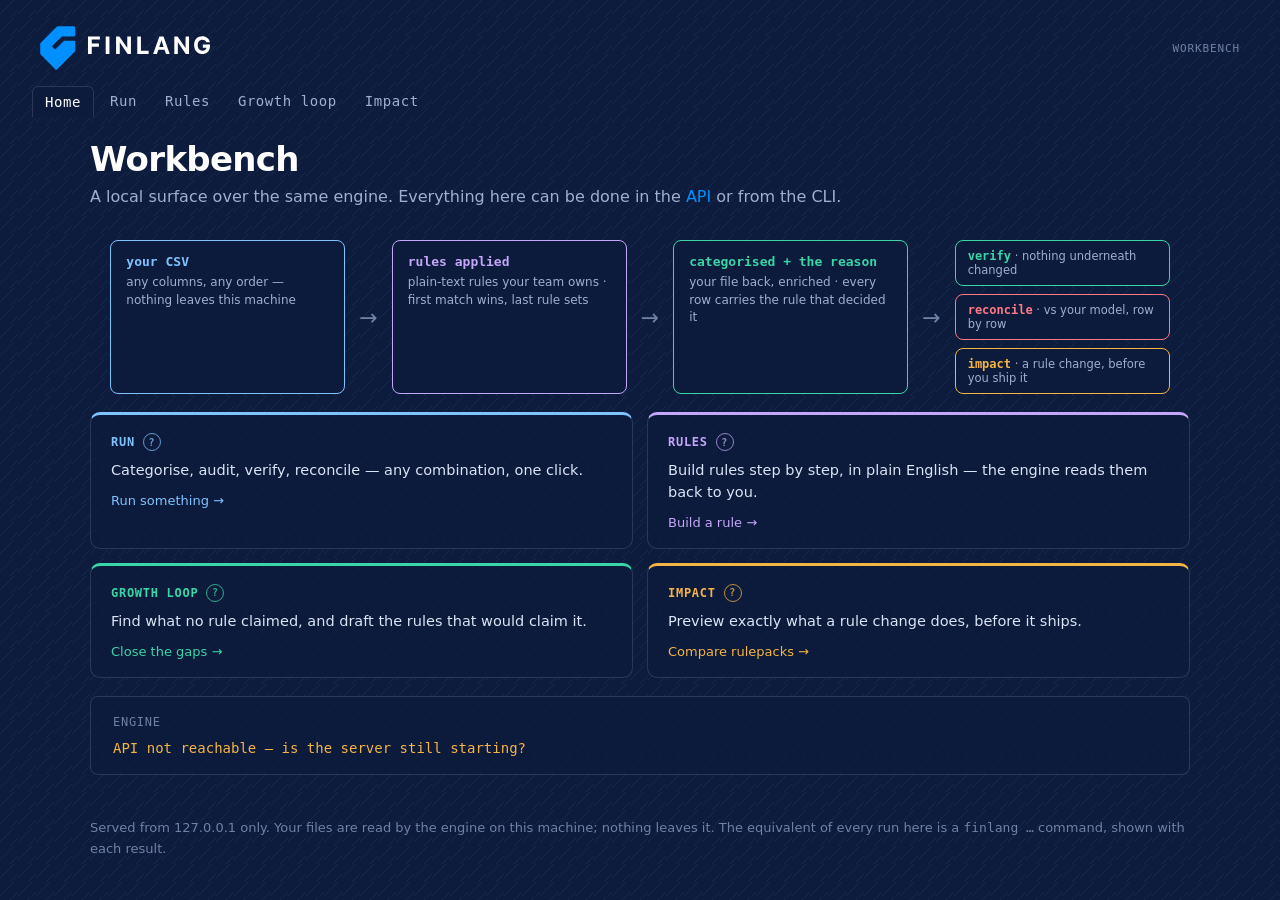
==== src/finlang/ui/static/index.html @ 9e3ad231 "workbench: port the approved design canvas into the live screens The operator approved the look pass" ====
<!doctype html>
<html lang="en">
<head>
<meta charset="utf-8">
<meta name="viewport" content="width=device-width, initial-scale=1">
<title>FinLang Workbench</title>
<style>
  /* House style per marketing/videos/FORMAT.md + pipeline/house_style.py:
     navy + diagonal hatch of SHORT DASHES (never a grid, never a gradient),
     full lockup top-left (mark always #0090ff), voice type system-ui,
     data type ui-monospace. */
  :root{
    --navy:#0d1b3c; --tex:#17284d; --mark:#0090ff; --green:#3ad6a5;
    --amber:#f5b544; --pink:#ff7a85; --blue:#7fc4ff; --dim:#6f82a6;
    --muted:#9fb0cf;
    --mono:ui-monospace,Consolas,monospace;
  }
  *{box-sizing:border-box}
  body{margin:0;min-height:100vh;background:var(--navy);color:#dbe4f5;
    font-family:system-ui,'Segoe UI',sans-serif;-webkit-font-smoothing:antialiased;
    position:relative}
  /* width/height explicit: an svg is a replaced element, so inset:0 alone
     leaves it at the 300x150 intrinsic default instead of stretching. */
  #bg{position:fixed;inset:0;width:100%;height:100%;z-index:0;pointer-events:none}
  header{position:relative;z-index:1;display:flex;align-items:center;
    justify-content:space-between;padding:26px 40px 22px}
  .lk{width:170px;display:block}
  header small{font-family:var(--mono);color:var(--dim);font-size:11px;
    letter-spacing:.08em}
  main{position:relative;z-index:1;max-width:1180px;margin:22px auto;padding:0 40px}
  h1{font-size:34px;color:#fff;margin:0 0 8px;letter-spacing:-.02em}
  p.sub{color:var(--muted);margin:0 0 34px;font-size:16px}
  p.sub a{color:var(--mark);text-decoration:none}
  .card{border:1px solid rgba(255,255,255,.13);background:rgba(13,27,60,.72);
    border-radius:8px;padding:18px 22px;margin-bottom:14px}
  .card .t{font-family:var(--mono);font-size:12px;letter-spacing:.06em;color:var(--dim)}
  .row{display:flex;gap:30px;margin-top:11px;font-family:var(--mono);font-size:14px;
    flex-wrap:wrap}
  .row b{color:#fff;font-weight:600}
  .ok{color:var(--green)} .warn{color:var(--amber)}
  footer{margin-top:42px;font-size:13px;color:var(--dim);line-height:1.65}
  footer code{font-family:var(--mono)}
  nav{position:relative;z-index:1;display:flex;gap:4px;padding:0 32px;margin-top:-6px}
  nav a{font-family:var(--mono);font-size:14px;letter-spacing:.04em;color:var(--muted);
    text-decoration:none;padding:7px 12px;border-radius:6px 6px 0 0}
  nav a:hover{color:#fff}
  nav a.on{color:#fff;background:rgba(13,27,60,.9);border:1px solid rgba(255,255,255,.13);border-bottom:0}
  /* design-canvas port: the vibrant home - flow diagram + accent feature cards */
  .flow{display:flex;gap:14px;align-items:stretch;justify-content:center;flex-wrap:wrap;margin:18px 0 4px}
  .fnode{border:1.5px solid;border-radius:8px;padding:13px 15px;background:rgba(13,27,60,.85);max-width:235px}
  .fnode .ft{font-family:var(--mono);font-size:13px;font-weight:600}
  .fnode .fs{font-size:12px;color:var(--muted);margin-top:5px;line-height:1.45}
  .farrow{color:var(--dim);font-size:22px;align-self:center}
  .fchecks{display:flex;flex-direction:column;gap:8px;max-width:215px}
  .fchk{border:1.5px solid;border-radius:8px;padding:8px 12px;background:rgba(13,27,60,.85);font-size:11.5px;color:var(--muted)}
  .fchk b{font-family:var(--mono);font-size:12px}
  .grid2{display:grid;grid-template-columns:repeat(2, minmax(0, 1fr));gap:14px;margin-top:18px}
  @media (max-width:900px){.grid2{grid-template-columns:1fr}}
  .feat{border:1px solid rgba(255,255,255,.13);border-top:3px solid;border-radius:10px;
    padding:18px 20px;background:rgba(13,27,60,.78);display:block;text-decoration:none;color:#dbe4f5}
  .feat .ft{font-family:var(--mono);font-size:12px;letter-spacing:.06em;font-weight:600;display:flex;align-items:center}
  .feat .ft::after{content:"?";display:inline-flex;align-items:center;justify-content:center;
    width:16px;height:16px;border:1px solid currentColor;border-radius:50%;font-size:10px;margin-left:8px;opacity:.75}
  .feat .fd{font-size:14.5px;margin-top:9px;line-height:1.5}
  .feat .fc{margin-top:11px;font-size:13px}
</style>
</head>
<body>
<svg id="bg" xmlns="http://www.w3.org/2000/svg" preserveAspectRatio="none">
  <defs><pattern id="ht" width="18" height="18" patternUnits="userSpaceOnUse">
    <path d="M-2,16 L16,-2 M7,21 L21,7" stroke="#17284d" stroke-width="1" fill="none"/>
  </pattern></defs>
  <rect width="100%" height="100%" fill="#0d1b3c"/>
  <rect width="100%" height="100%" fill="url(#ht)"/>
</svg>
<header>
  <svg class="lk" viewBox="86 404 776 202" xmlns="http://www.w3.org/2000/svg" role="img" aria-label="FinLang"><path fill="#0090ff" d="M 140.61 497.47 L 154.06 510.93 A 1.15 1.14 46.7 0 0 155.62 510.98 C 166.46 501.52 174.33 492.79 193.45 473.69 Q 195.04 472.11 196.78 471.21 A 2.29 2.29 0.0 0 1 197.82 470.96 Q 223.74 470.97 238.25 470.88 C 241.85 470.85 244.53 470.69 246.53 473.98 A 2.17 2.13 -63.5 0 1 246.84 474.94 Q 247.09 478.13 247.09 480.50 Q 247.10 495.15 247.08 515.52 Q 247.08 519.43 244.50 522.00 Q 223.12 543.33 164.75 601.75 C 160.56 605.94 157.59 603.42 154.02 599.83 Q 93.72 539.03 90.08 535.41 Q 86.80 532.14 86.85 528.03 Q 87.03 513.02 86.97 485.22 A 5.12 5.11 -22.6 0 1 88.48 481.57 Q 117.63 452.62 161.29 408.79 Q 164.30 405.76 167.74 405.70 Q 198.54 405.13 240.65 404.89 Q 247.13 404.86 247.11 411.77 Q 247.06 428.53 247.10 445.52 A 3.42 3.34 58.3 0 1 246.78 446.96 Q 244.72 451.33 239.75 451.37 Q 221.59 451.52 187.01 451.47 A 1.67 1.64 22.4 0 0 185.85 451.94 L 140.61 496.46 A 0.71 0.71 0.0 0 0 140.61 497.47 Z"/><path fill="#ffffff" d="M 845.97 503.10 A 0.27 0.26 3.7 0 0 845.70 502.80 L 830.11 502.80 A 0.79 0.79 0.0 0 1 829.32 502.01 L 829.32 489.58 A 0.66 0.66 0.0 0 1 829.98 488.92 L 861.35 488.92 A 0.56 0.56 0.0 0 1 861.91 489.45 C 862.31 497.43 861.88 506.34 858.45 513.56 C 853.53 523.92 843.90 530.84 832.55 532.05 Q 829.00 532.42 821.76 531.99 C 808.61 531.21 798.26 522.80 793.07 510.57 Q 789.29 501.65 789.49 489.46 C 789.91 464.10 807.59 447.88 833.18 451.14 C 847.36 452.95 857.85 463.52 861.66 477.05 A 0.72 0.72 0.0 0 1 860.97 477.97 L 845.92 477.97 A 0.92 0.91 78.2 0 1 845.08 477.41 C 840.82 467.46 830.32 465.04 820.32 467.35 Q 810.28 469.66 807.39 480.14 C 804.98 488.89 805.63 499.79 809.26 507.28 Q 813.90 516.84 826.52 517.29 Q 829.55 517.40 834.99 515.93 Q 844.70 513.30 845.97 503.10 Z"/><rect fill="#ffffff" x="385.95" y="451.55" width="17.00" height="80.02" rx="0.48"/><path fill="#ffffff" d="M 322.25 498.91 L 322.25 530.95 A 0.59 0.59 0.0 0 1 321.66 531.54 L 305.59 531.54 A 0.59 0.59 0.0 0 1 305.00 530.95 L 305.00 452.29 A 0.59 0.59 0.0 0 1 305.59 451.70 L 358.65 451.70 A 0.59 0.59 0.0 0 1 359.24 452.29 L 359.24 465.53 A 0.59 0.59 0.0 0 1 358.65 466.12 L 322.85 466.12 A 0.59 0.59 0.0 0 0 322.26 466.71 L 322.26 483.81 A 0.59 0.59 0.0 0 0 322.85 484.40 L 354.30 484.40 A 0.59 0.59 0.0 0 1 354.89 484.99 L 354.89 497.73 A 0.59 0.59 0.0 0 1 354.30 498.32 L 322.84 498.32 A 0.59 0.59 0.0 0 0 322.25 498.91 Z"/><path fill="#ffffff" d="M 484.16 503.78 A 0.11 0.11 0.0 0 0 484.36 503.72 L 484.36 453.09 A 1.15 1.14 -0.0 0 1 485.51 451.95 L 500.67 451.95 A 0.38 0.37 0.0 0 1 501.05 452.32 L 501.05 530.84 A 0.48 0.48 0.0 0 1 500.57 531.32 L 486.26 531.32 A 1.25 1.24 73.0 0 1 485.23 530.77 L 450.47 479.01 A 0.45 0.45 0.0 0 0 449.65 479.34 Q 450.14 482.13 450.15 483.28 Q 450.22 513.53 450.10 530.90 A 0.58 0.57 -0.0 0 1 449.52 531.47 L 433.67 531.47 A 0.37 0.37 0.0 0 1 433.30 531.10 L 433.30 452.32 A 0.48 0.48 0.0 0 1 433.78 451.84 L 447.27 451.84 A 2.12 2.11 -17.3 0 1 449.01 452.75 L 484.16 503.78 Z"/><path fill="#ffffff" d="M 547.18 516.82 L 581.36 516.82 A 0.56 0.56 0.0 0 1 581.92 517.38 L 581.92 531.21 A 0.56 0.56 0.0 0 1 581.36 531.77 L 530.62 531.77 A 0.56 0.56 0.0 0 1 530.06 531.21 L 530.06 452.41 A 0.56 0.56 0.0 0 1 530.62 451.85 L 546.06 451.85 A 0.56 0.56 0.0 0 1 546.62 452.41 L 546.62 516.26 A 0.56 0.56 0.0 0 0 547.18 516.82 Z"/><path fill="#ffffff" d="M 715.20 477.98 L 715.20 531.09 A 0.34 0.34 0.0 0 1 714.86 531.43 L 699.57 531.43 A 0.41 0.41 0.0 0 1 699.16 531.02 L 699.16 452.62 A 0.75 0.75 0.0 0 1 699.91 451.87 L 713.35 451.87 A 1.98 1.95 -16.6 0 1 714.99 452.74 L 749.97 504.82 A 0.33 0.33 0.0 0 0 750.57 504.63 Q 750.40 463.23 750.52 454.26 Q 750.55 452.02 752.74 451.98 Q 759.15 451.84 765.72 451.92 A 0.60 0.59 0.5 0 1 766.31 452.51 L 766.31 531.05 A 0.44 0.44 0.0 0 1 765.87 531.49 L 752.43 531.49 A 2.06 2.05 -16.8 0 1 750.72 530.58 L 715.36 477.93 A 0.09 0.09 0.0 0 0 715.20 477.98 Z"/><path fill="#ffffff" fill-rule="evenodd" d="M 640.33 451.92 Q 645.09 451.92 649.61 451.99 A 0.82 0.82 0.0 0 1 650.37 452.54 L 677.81 530.49 A 0.69 0.68 -9.6 0 1 677.16 531.40 L 661.65 531.40 A 0.88 0.87 79.9 0 1 660.83 530.82 L 654.66 513.28 A 0.52 0.51 -9.5 0 0 654.17 512.94 Q 653.23 512.93 640.34 512.94 Q 627.45 512.94 626.51 512.94 A 0.52 0.51 9.4 0 0 626.02 513.28 L 619.86 530.83 A 0.88 0.87 -80.0 0 1 619.04 531.41 L 603.53 531.41 A 0.69 0.68 9.6 0 1 602.88 530.50 L 630.29 452.54 A 0.82 0.82 0.0 0 1 631.05 451.99 Q 635.57 451.92 640.33 451.92 Z M 640.43 469.43 L 630.44 499.66 A 0.21 0.21 0.0 0 0 630.64 499.93 L 649.12 499.93 A 0.91 0.91 0.0 0 0 649.99 498.74 L 640.67 469.43 A 0.13 0.13 0.0 0 0 640.43 469.43 Z"/></svg>
  <small>WORKBENCH</small>
</header>
<nav><a href="index.html" class="on">Home</a><a href="run.html">Run</a><a href="rules.html">Rules</a><a href="gaps.html">Growth loop</a><a href="impact.html">Impact</a></nav>

<main>
  <h1>Workbench</h1>
  <p class="sub">A local surface over the same engine. Everything here can be done
    in the <a href="/docs">API</a> or from the CLI.</p>

  <div class="flow">
    <div class="fnode" style="border-color:var(--blue)"><div class="ft" style="color:var(--blue)">your CSV</div>
      <div class="fs">any columns, any order &mdash; nothing leaves this machine</div></div>
    <div class="farrow">&#8594;</div>
    <div class="fnode" style="border-color:#c4a7fa"><div class="ft" style="color:#c4a7fa">rules applied</div>
      <div class="fs">plain-text rules your team owns &middot; first match wins, last rule sets</div></div>
    <div class="farrow">&#8594;</div>
    <div class="fnode" style="border-color:var(--green)"><div class="ft" style="color:var(--green)">categorised + the reason</div>
      <div class="fs">your file back, enriched &middot; every row carries the rule that decided it</div></div>
    <div class="farrow">&#8594;</div>
    <div class="fchecks">
      <div class="fchk" style="border-color:var(--green)"><b style="color:var(--green)">verify</b> &middot; nothing underneath changed</div>
      <div class="fchk" style="border-color:#ff7a85"><b style="color:#ff7a85">reconcile</b> &middot; vs your model, row by row</div>
      <div class="fchk" style="border-color:var(--amber)"><b style="color:var(--amber)">impact</b> &middot; a rule change, before you ship it</div>
    </div>
  </div>

  <div class="grid2">
    <a class="feat" href="run.html" style="border-top-color:var(--blue)">
      <div class="ft" style="color:var(--blue)">RUN</div>
      <div class="fd">Categorise, audit, verify, reconcile &mdash; any combination, one click.</div>
      <div class="fc" style="color:var(--blue)">Run something &#8594;</div></a>
    <a class="feat" href="rules.html" style="border-top-color:#c4a7fa">
      <div class="ft" style="color:#c4a7fa">RULES</div>
      <div class="fd">Build rules step by step, in plain English &mdash; the engine reads them back to you.</div>
      <div class="fc" style="color:#c4a7fa">Build a rule &#8594;</div></a>
    <a class="feat" href="gaps.html" style="border-top-color:var(--green)">
      <div class="ft" style="color:var(--green)">GROWTH LOOP</div>
      <div class="fd">Find what no rule claimed, and draft the rules that would claim it.</div>
      <div class="fc" style="color:var(--green)">Close the gaps &#8594;</div></a>
    <a class="feat" href="impact.html" style="border-top-color:var(--amber)">
      <div class="ft" style="color:var(--amber)">IMPACT</div>
      <div class="fd">Preview exactly what a rule change does, before it ships.</div>
      <div class="fc" style="color:var(--amber)">Compare rulepacks &#8594;</div></a>
  </div>

  <div class="card" style="margin-top:18px">
    <div class="t">ENGINE</div>
    <div class="row" id="health"><div>checking&hellip;</div></div>
  </div>

  <footer>
    Served from 127.0.0.1 only. Your files are read by the engine on this machine;
    nothing leaves it. The equivalent of every run here is a
    <code>finlang &hellip;</code> command, shown with each result.
  </footer>
</main>
<script>
  fetch("/health").then(r => r.json()).then(h => {
    document.getElementById("health").innerHTML =
      "<div>version <b>" + h.version + "</b></div>" +
      "<div>service <b>" + h.service + "</b></div>" +
      "<div>engine <b class='" + (h.cli_resolved ? "ok'>resolved" : "warn'>NOT RESOLVED") + "</b></div>";
  }).catch(() => {
    document.getElementById("health").innerHTML =
      "<div class='warn'>API not reachable &mdash; is the server still starting?</div>";
  });
</script>
</body>
</html>
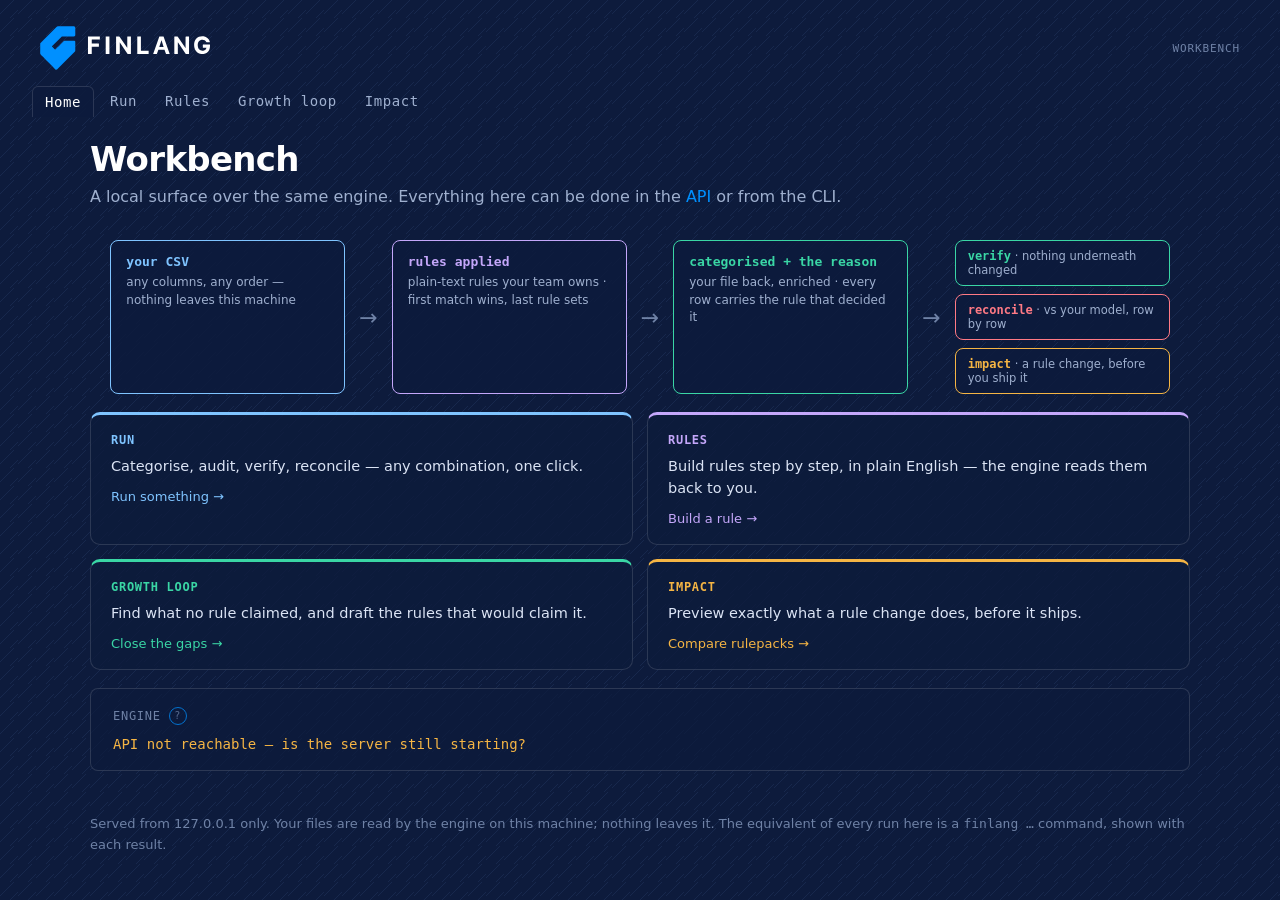
==== commit 982017ef: "workbench: the help chips deliver help The ? chips were CSS decoration -- help signs promising help " ====
--- a/src/finlang/ui/static/index.html
+++ b/src/finlang/ui/static/index.html
@@ -59,10 +59,11 @@
   .feat{border:1px solid rgba(255,255,255,.13);border-top:3px solid;border-radius:10px;
     padding:18px 20px;background:rgba(13,27,60,.78);display:block;text-decoration:none;color:#dbe4f5}
   .feat .ft{font-family:var(--mono);font-size:12px;letter-spacing:.06em;font-weight:600;display:flex;align-items:center}
-  .feat .ft::after{content:"?";display:inline-flex;align-items:center;justify-content:center;
-    width:16px;height:16px;border:1px solid currentColor;border-radius:50%;font-size:10px;margin-left:8px;opacity:.75}
   .feat .fd{font-size:14.5px;margin-top:9px;line-height:1.5}
   .feat .fc{margin-top:11px;font-size:13px}
+  .helpbox{border:1px solid var(--acc, var(--mark));background:rgba(127,196,255,0.06);border-radius:6px;padding:10px 13px;font-size:12.5px;color:var(--muted);line-height:1.55;margin:2px 0 10px}
+  .card .t.nohelp::after{content:none}
+  .card .t::after{content:"?";display:inline-flex;align-items:center;justify-content:center;width:16px;height:16px;border:1px solid var(--mark);border-radius:50%;font-size:10px;margin-left:8px;opacity:.75}
 </style>
 </head>
 <body>
@@ -142,5 +143,6 @@
       "<div class='warn'>API not reachable &mdash; is the server still starting?</div>";
   });
 </script>
+<script src="help.js"></script>
 </body>
 </html>
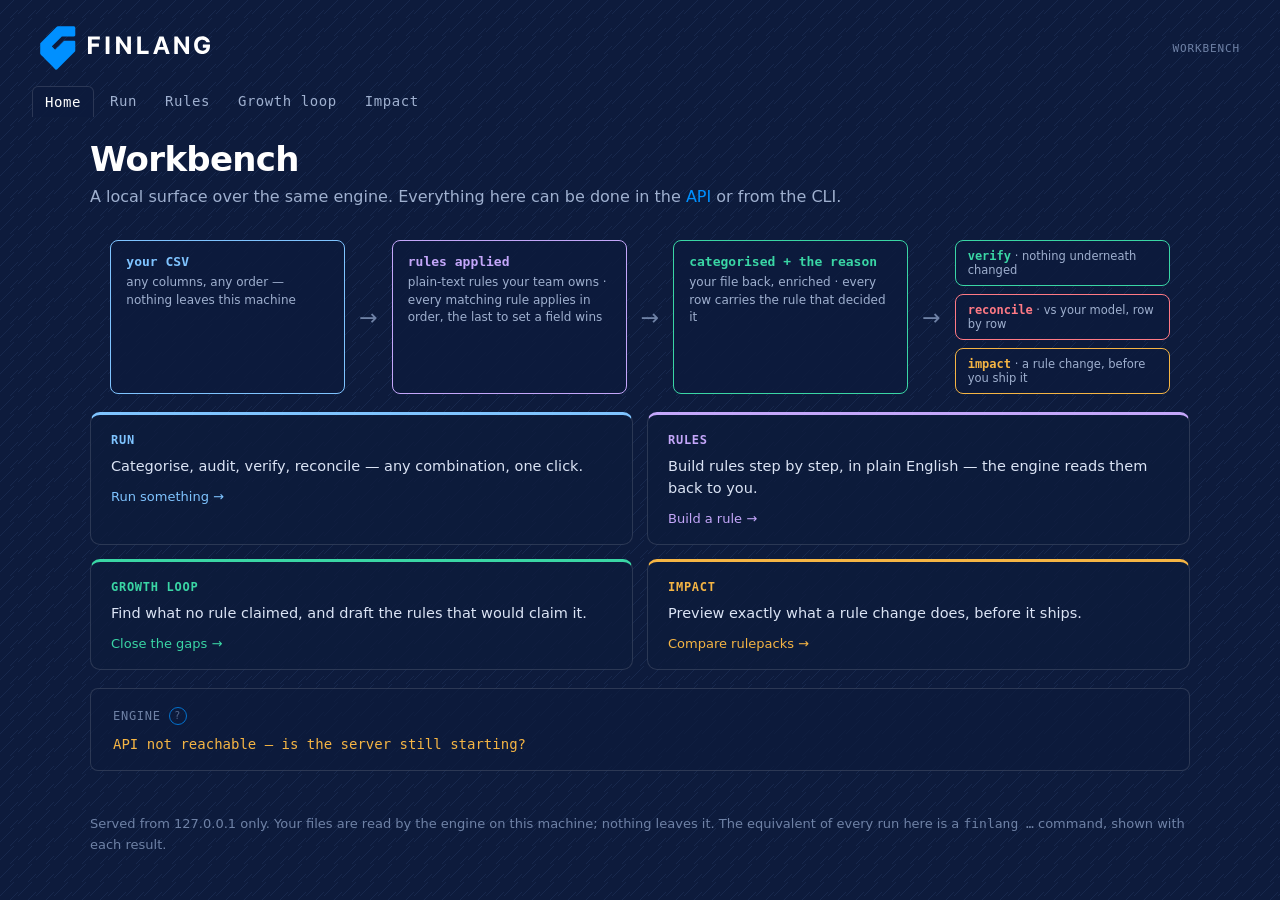
==== commit ea8f78ab: "workbench: fix four review findings + correct match-order copy From a pre-Codex self-review of the S" ====
--- a/src/finlang/ui/static/index.html
+++ b/src/finlang/ui/static/index.html
@@ -90,7 +90,7 @@
       <div class="fs">any columns, any order &mdash; nothing leaves this machine</div></div>
     <div class="farrow">&#8594;</div>
     <div class="fnode" style="border-color:#c4a7fa"><div class="ft" style="color:#c4a7fa">rules applied</div>
-      <div class="fs">plain-text rules your team owns &middot; first match wins, last rule sets</div></div>
+      <div class="fs">plain-text rules your team owns &middot; every matching rule applies in order, the last to set a field wins</div></div>
     <div class="farrow">&#8594;</div>
     <div class="fnode" style="border-color:var(--green)"><div class="ft" style="color:var(--green)">categorised + the reason</div>
       <div class="fs">your file back, enriched &middot; every row carries the rule that decided it</div></div>
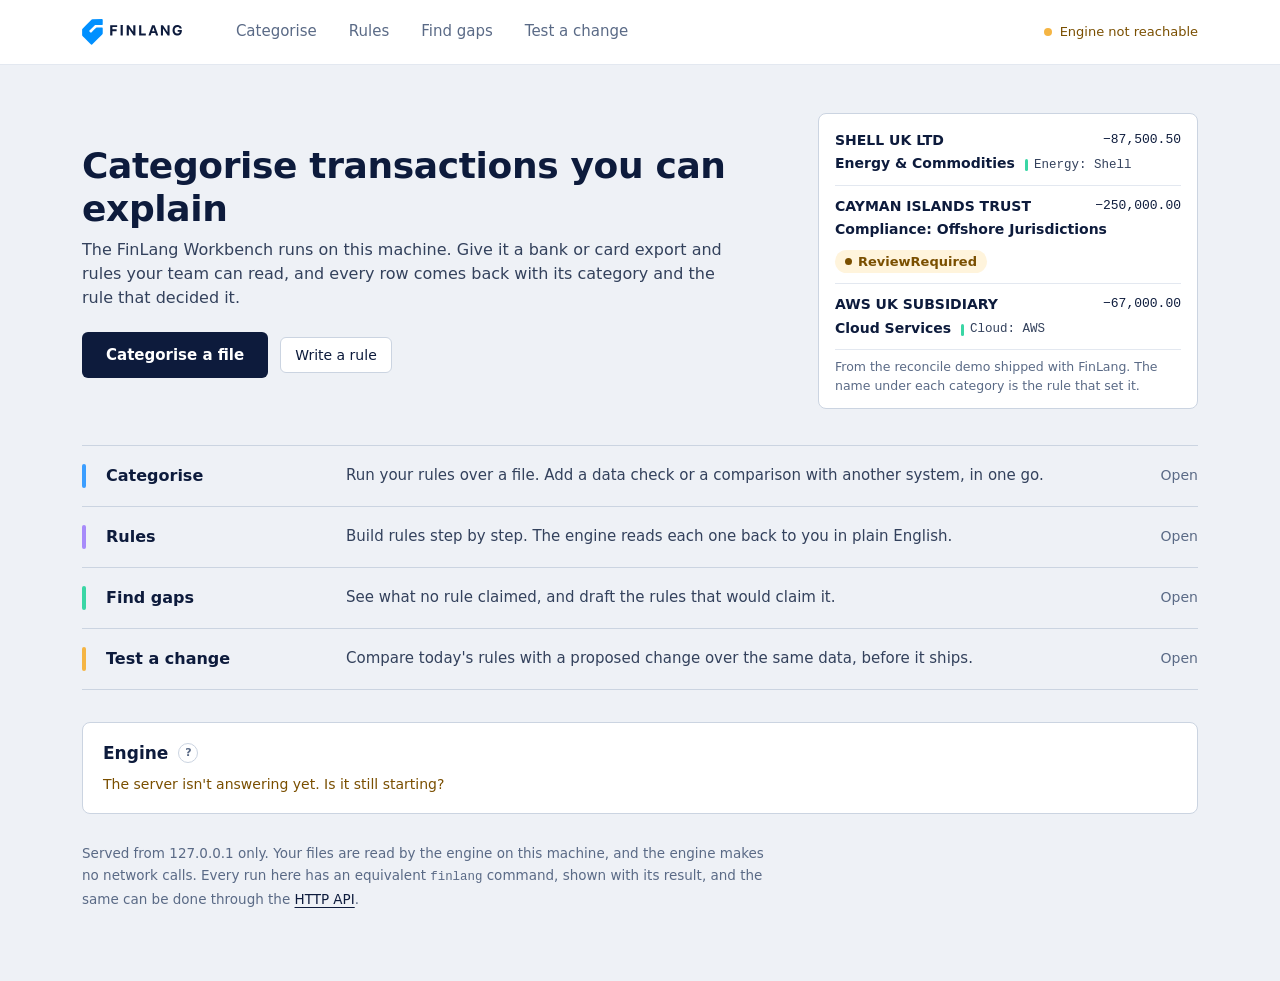
==== commit e4d4a573: "Workbench: "Statement" redesign across all five screens Light, centred layout replacing the navy mar" ====
--- a/src/finlang/ui/static/index.html
+++ b/src/finlang/ui/static/index.html
@@ -4,145 +4,76 @@
 <meta charset="utf-8">
 <meta name="viewport" content="width=device-width, initial-scale=1">
 <title>FinLang Workbench</title>
-<style>
-  /* House style per marketing/videos/FORMAT.md + pipeline/house_style.py:
-     navy + diagonal hatch of SHORT DASHES (never a grid, never a gradient),
-     full lockup top-left (mark always #0090ff), voice type system-ui,
-     data type ui-monospace. */
-  :root{
-    --navy:#0d1b3c; --tex:#17284d; --mark:#0090ff; --green:#3ad6a5;
-    --amber:#f5b544; --pink:#ff7a85; --blue:#7fc4ff; --dim:#6f82a6;
-    --muted:#9fb0cf;
-    --mono:ui-monospace,Consolas,monospace;
-  }
-  *{box-sizing:border-box}
-  body{margin:0;min-height:100vh;background:var(--navy);color:#dbe4f5;
-    font-family:system-ui,'Segoe UI',sans-serif;-webkit-font-smoothing:antialiased;
-    position:relative}
-  /* width/height explicit: an svg is a replaced element, so inset:0 alone
-     leaves it at the 300x150 intrinsic default instead of stretching. */
-  #bg{position:fixed;inset:0;width:100%;height:100%;z-index:0;pointer-events:none}
-  header{position:relative;z-index:1;display:flex;align-items:center;
-    justify-content:space-between;padding:26px 40px 22px}
-  .lk{width:170px;display:block}
-  header small{font-family:var(--mono);color:var(--dim);font-size:11px;
-    letter-spacing:.08em}
-  main{position:relative;z-index:1;max-width:1180px;margin:22px auto;padding:0 40px}
-  h1{font-size:34px;color:#fff;margin:0 0 8px;letter-spacing:-.02em}
-  p.sub{color:var(--muted);margin:0 0 34px;font-size:16px}
-  p.sub a{color:var(--mark);text-decoration:none}
-  .card{border:1px solid rgba(255,255,255,.13);background:rgba(13,27,60,.72);
-    border-radius:8px;padding:18px 22px;margin-bottom:14px}
-  .card .t{font-family:var(--mono);font-size:12px;letter-spacing:.06em;color:var(--dim)}
-  .row{display:flex;gap:30px;margin-top:11px;font-family:var(--mono);font-size:14px;
-    flex-wrap:wrap}
-  .row b{color:#fff;font-weight:600}
-  .ok{color:var(--green)} .warn{color:var(--amber)}
-  footer{margin-top:42px;font-size:13px;color:var(--dim);line-height:1.65}
-  footer code{font-family:var(--mono)}
-  nav{position:relative;z-index:1;display:flex;gap:4px;padding:0 32px;margin-top:-6px}
-  nav a{font-family:var(--mono);font-size:14px;letter-spacing:.04em;color:var(--muted);
-    text-decoration:none;padding:7px 12px;border-radius:6px 6px 0 0}
-  nav a:hover{color:#fff}
-  nav a.on{color:#fff;background:rgba(13,27,60,.9);border:1px solid rgba(255,255,255,.13);border-bottom:0}
-  /* design-canvas port: the vibrant home - flow diagram + accent feature cards */
-  .flow{display:flex;gap:14px;align-items:stretch;justify-content:center;flex-wrap:wrap;margin:18px 0 4px}
-  .fnode{border:1.5px solid;border-radius:8px;padding:13px 15px;background:rgba(13,27,60,.85);max-width:235px}
-  .fnode .ft{font-family:var(--mono);font-size:13px;font-weight:600}
-  .fnode .fs{font-size:12px;color:var(--muted);margin-top:5px;line-height:1.45}
-  .farrow{color:var(--dim);font-size:22px;align-self:center}
-  .fchecks{display:flex;flex-direction:column;gap:8px;max-width:215px}
-  .fchk{border:1.5px solid;border-radius:8px;padding:8px 12px;background:rgba(13,27,60,.85);font-size:11.5px;color:var(--muted)}
-  .fchk b{font-family:var(--mono);font-size:12px}
-  .grid2{display:grid;grid-template-columns:repeat(2, minmax(0, 1fr));gap:14px;margin-top:18px}
-  @media (max-width:900px){.grid2{grid-template-columns:1fr}}
-  .feat{border:1px solid rgba(255,255,255,.13);border-top:3px solid;border-radius:10px;
-    padding:18px 20px;background:rgba(13,27,60,.78);display:block;text-decoration:none;color:#dbe4f5}
-  .feat .ft{font-family:var(--mono);font-size:12px;letter-spacing:.06em;font-weight:600;display:flex;align-items:center}
-  .feat .fd{font-size:14.5px;margin-top:9px;line-height:1.5}
-  .feat .fc{margin-top:11px;font-size:13px}
-  .helpbox{border:1px solid var(--acc, var(--mark));background:rgba(127,196,255,0.06);border-radius:6px;padding:10px 13px;font-size:12.5px;color:var(--muted);line-height:1.55;margin:2px 0 10px}
-  .card .t.nohelp::after{content:none}
-  .card .t::after{content:"?";display:inline-flex;align-items:center;justify-content:center;width:16px;height:16px;border:1px solid var(--mark);border-radius:50%;font-size:10px;margin-left:8px;opacity:.75}
-</style>
+<link rel="stylesheet" href="wb.css">
 </head>
 <body>
-<svg id="bg" xmlns="http://www.w3.org/2000/svg" preserveAspectRatio="none">
-  <defs><pattern id="ht" width="18" height="18" patternUnits="userSpaceOnUse">
-    <path d="M-2,16 L16,-2 M7,21 L21,7" stroke="#17284d" stroke-width="1" fill="none"/>
-  </pattern></defs>
-  <rect width="100%" height="100%" fill="#0d1b3c"/>
-  <rect width="100%" height="100%" fill="url(#ht)"/>
-</svg>
-<header>
-  <svg class="lk" viewBox="86 404 776 202" xmlns="http://www.w3.org/2000/svg" role="img" aria-label="FinLang"><path fill="#0090ff" d="M 140.61 497.47 L 154.06 510.93 A 1.15 1.14 46.7 0 0 155.62 510.98 C 166.46 501.52 174.33 492.79 193.45 473.69 Q 195.04 472.11 196.78 471.21 A 2.29 2.29 0.0 0 1 197.82 470.96 Q 223.74 470.97 238.25 470.88 C 241.85 470.85 244.53 470.69 246.53 473.98 A 2.17 2.13 -63.5 0 1 246.84 474.94 Q 247.09 478.13 247.09 480.50 Q 247.10 495.15 247.08 515.52 Q 247.08 519.43 244.50 522.00 Q 223.12 543.33 164.75 601.75 C 160.56 605.94 157.59 603.42 154.02 599.83 Q 93.72 539.03 90.08 535.41 Q 86.80 532.14 86.85 528.03 Q 87.03 513.02 86.97 485.22 A 5.12 5.11 -22.6 0 1 88.48 481.57 Q 117.63 452.62 161.29 408.79 Q 164.30 405.76 167.74 405.70 Q 198.54 405.13 240.65 404.89 Q 247.13 404.86 247.11 411.77 Q 247.06 428.53 247.10 445.52 A 3.42 3.34 58.3 0 1 246.78 446.96 Q 244.72 451.33 239.75 451.37 Q 221.59 451.52 187.01 451.47 A 1.67 1.64 22.4 0 0 185.85 451.94 L 140.61 496.46 A 0.71 0.71 0.0 0 0 140.61 497.47 Z"/><path fill="#ffffff" d="M 845.97 503.10 A 0.27 0.26 3.7 0 0 845.70 502.80 L 830.11 502.80 A 0.79 0.79 0.0 0 1 829.32 502.01 L 829.32 489.58 A 0.66 0.66 0.0 0 1 829.98 488.92 L 861.35 488.92 A 0.56 0.56 0.0 0 1 861.91 489.45 C 862.31 497.43 861.88 506.34 858.45 513.56 C 853.53 523.92 843.90 530.84 832.55 532.05 Q 829.00 532.42 821.76 531.99 C 808.61 531.21 798.26 522.80 793.07 510.57 Q 789.29 501.65 789.49 489.46 C 789.91 464.10 807.59 447.88 833.18 451.14 C 847.36 452.95 857.85 463.52 861.66 477.05 A 0.72 0.72 0.0 0 1 860.97 477.97 L 845.92 477.97 A 0.92 0.91 78.2 0 1 845.08 477.41 C 840.82 467.46 830.32 465.04 820.32 467.35 Q 810.28 469.66 807.39 480.14 C 804.98 488.89 805.63 499.79 809.26 507.28 Q 813.90 516.84 826.52 517.29 Q 829.55 517.40 834.99 515.93 Q 844.70 513.30 845.97 503.10 Z"/><rect fill="#ffffff" x="385.95" y="451.55" width="17.00" height="80.02" rx="0.48"/><path fill="#ffffff" d="M 322.25 498.91 L 322.25 530.95 A 0.59 0.59 0.0 0 1 321.66 531.54 L 305.59 531.54 A 0.59 0.59 0.0 0 1 305.00 530.95 L 305.00 452.29 A 0.59 0.59 0.0 0 1 305.59 451.70 L 358.65 451.70 A 0.59 0.59 0.0 0 1 359.24 452.29 L 359.24 465.53 A 0.59 0.59 0.0 0 1 358.65 466.12 L 322.85 466.12 A 0.59 0.59 0.0 0 0 322.26 466.71 L 322.26 483.81 A 0.59 0.59 0.0 0 0 322.85 484.40 L 354.30 484.40 A 0.59 0.59 0.0 0 1 354.89 484.99 L 354.89 497.73 A 0.59 0.59 0.0 0 1 354.30 498.32 L 322.84 498.32 A 0.59 0.59 0.0 0 0 322.25 498.91 Z"/><path fill="#ffffff" d="M 484.16 503.78 A 0.11 0.11 0.0 0 0 484.36 503.72 L 484.36 453.09 A 1.15 1.14 -0.0 0 1 485.51 451.95 L 500.67 451.95 A 0.38 0.37 0.0 0 1 501.05 452.32 L 501.05 530.84 A 0.48 0.48 0.0 0 1 500.57 531.32 L 486.26 531.32 A 1.25 1.24 73.0 0 1 485.23 530.77 L 450.47 479.01 A 0.45 0.45 0.0 0 0 449.65 479.34 Q 450.14 482.13 450.15 483.28 Q 450.22 513.53 450.10 530.90 A 0.58 0.57 -0.0 0 1 449.52 531.47 L 433.67 531.47 A 0.37 0.37 0.0 0 1 433.30 531.10 L 433.30 452.32 A 0.48 0.48 0.0 0 1 433.78 451.84 L 447.27 451.84 A 2.12 2.11 -17.3 0 1 449.01 452.75 L 484.16 503.78 Z"/><path fill="#ffffff" d="M 547.18 516.82 L 581.36 516.82 A 0.56 0.56 0.0 0 1 581.92 517.38 L 581.92 531.21 A 0.56 0.56 0.0 0 1 581.36 531.77 L 530.62 531.77 A 0.56 0.56 0.0 0 1 530.06 531.21 L 530.06 452.41 A 0.56 0.56 0.0 0 1 530.62 451.85 L 546.06 451.85 A 0.56 0.56 0.0 0 1 546.62 452.41 L 546.62 516.26 A 0.56 0.56 0.0 0 0 547.18 516.82 Z"/><path fill="#ffffff" d="M 715.20 477.98 L 715.20 531.09 A 0.34 0.34 0.0 0 1 714.86 531.43 L 699.57 531.43 A 0.41 0.41 0.0 0 1 699.16 531.02 L 699.16 452.62 A 0.75 0.75 0.0 0 1 699.91 451.87 L 713.35 451.87 A 1.98 1.95 -16.6 0 1 714.99 452.74 L 749.97 504.82 A 0.33 0.33 0.0 0 0 750.57 504.63 Q 750.40 463.23 750.52 454.26 Q 750.55 452.02 752.74 451.98 Q 759.15 451.84 765.72 451.92 A 0.60 0.59 0.5 0 1 766.31 452.51 L 766.31 531.05 A 0.44 0.44 0.0 0 1 765.87 531.49 L 752.43 531.49 A 2.06 2.05 -16.8 0 1 750.72 530.58 L 715.36 477.93 A 0.09 0.09 0.0 0 0 715.20 477.98 Z"/><path fill="#ffffff" fill-rule="evenodd" d="M 640.33 451.92 Q 645.09 451.92 649.61 451.99 A 0.82 0.82 0.0 0 1 650.37 452.54 L 677.81 530.49 A 0.69 0.68 -9.6 0 1 677.16 531.40 L 661.65 531.40 A 0.88 0.87 79.9 0 1 660.83 530.82 L 654.66 513.28 A 0.52 0.51 -9.5 0 0 654.17 512.94 Q 653.23 512.93 640.34 512.94 Q 627.45 512.94 626.51 512.94 A 0.52 0.51 9.4 0 0 626.02 513.28 L 619.86 530.83 A 0.88 0.87 -80.0 0 1 619.04 531.41 L 603.53 531.41 A 0.69 0.68 9.6 0 1 602.88 530.50 L 630.29 452.54 A 0.82 0.82 0.0 0 1 631.05 451.99 Q 635.57 451.92 640.33 451.92 Z M 640.43 469.43 L 630.44 499.66 A 0.21 0.21 0.0 0 0 630.64 499.93 L 649.12 499.93 A 0.91 0.91 0.0 0 0 649.99 498.74 L 640.67 469.43 A 0.13 0.13 0.0 0 0 640.43 469.43 Z"/></svg>
-  <small>WORKBENCH</small>
+<header class="top">
+  <div class="wrap">
+    <a class="home" href="./" title="Workbench home"><svg class="lk" viewBox="86 404 776 202" xmlns="http://www.w3.org/2000/svg" role="img" aria-label="FinLang"><use href="#lkp"/></svg></a>
+    <nav class="tabsnav" aria-label="Workbench"><a href="run.html">Categorise</a><a href="rules.html">Rules</a><a href="gaps.html">Find gaps</a><a href="impact.html">Test a change</a></nav>
+    <div class="status" id="wbstatus"><span class="dot" aria-hidden="true"></span><span>Engine</span></div>
+  </div>
 </header>
-<nav><a href="index.html" class="on">Home</a><a href="run.html">Run</a><a href="rules.html">Rules</a><a href="gaps.html">Growth loop</a><a href="impact.html">Impact</a></nav>
 
-<main>
-  <h1>Workbench</h1>
-  <p class="sub">A local surface over the same engine. Everything here can be done
-    in the <a href="/docs">API</a> or from the CLI.</p>
+<main class="page">
+  <div class="wrap">
+    <section class="hero">
+      <div>
+        <h1>Categorise transactions you can explain</h1>
+        <p class="lede">The FinLang Workbench runs on this machine. Give it a bank or card export and rules your team can read, and every row comes back with its category and the rule that decided it.</p>
+        <div class="cta">
+          <a class="primary" href="run.html">Categorise a file</a>
+          <a class="ghost" href="rules.html">Write a rule</a>
+        </div>
+      </div>
+      <!-- A specimen of the output, not live data: three rows from the shipped
+           reconcile demo (prod/examples/reconcile), as the engine categorised them. -->
+      <div class="specimen" aria-label="Example output">
+        <div class="r"><span class="cp">SHELL UK LTD</span><span class="amt">−87,500.50</span>
+          <span class="cat"><b>Energy &amp; Commodities</b><span class="why-rule">Energy: Shell</span></span></div>
+        <div class="r"><span class="cp">CAYMAN ISLANDS TRUST</span><span class="amt">−250,000.00</span>
+          <span class="cat"><b>Compliance: Offshore Jurisdictions</b><span class="tag review">ReviewRequired</span></span></div>
+        <div class="r"><span class="cp">AWS UK SUBSIDIARY</span><span class="amt">−67,000.00</span>
+          <span class="cat"><b>Cloud Services</b><span class="why-rule">Cloud: AWS</span></span></div>
+        <div class="cap">From the reconcile demo shipped with FinLang. The name under each category is the rule that set it.</div>
+      </div>
+    </section>
 
-  <div class="flow">
-    <div class="fnode" style="border-color:var(--blue)"><div class="ft" style="color:var(--blue)">your CSV</div>
-      <div class="fs">any columns, any order &mdash; nothing leaves this machine</div></div>
-    <div class="farrow">&#8594;</div>
-    <div class="fnode" style="border-color:#c4a7fa"><div class="ft" style="color:#c4a7fa">rules applied</div>
-      <div class="fs">plain-text rules your team owns &middot; every matching rule applies in order, the last to set a field wins</div></div>
-    <div class="farrow">&#8594;</div>
-    <div class="fnode" style="border-color:var(--green)"><div class="ft" style="color:var(--green)">categorised + the reason</div>
-      <div class="fs">your file back, enriched &middot; every row carries the rule that decided it</div></div>
-    <div class="farrow">&#8594;</div>
-    <div class="fchecks">
-      <div class="fchk" style="border-color:var(--green)"><b style="color:var(--green)">verify</b> &middot; nothing underneath changed</div>
-      <div class="fchk" style="border-color:#ff7a85"><b style="color:#ff7a85">reconcile</b> &middot; vs your model, row by row</div>
-      <div class="fchk" style="border-color:var(--amber)"><b style="color:var(--amber)">impact</b> &middot; a rule change, before you ship it</div>
+    <div class="tasks">
+      <a class="task" href="run.html"><span class="bar" style="background:var(--blue-fill)"></span>
+        <span class="tn">Categorise</span><span class="td">Run your rules over a file. Add a data check or a comparison with another system, in one go.</span><span class="go-to">Open</span></a>
+      <a class="task" href="rules.html"><span class="bar" style="background:var(--purple-fill)"></span>
+        <span class="tn">Rules</span><span class="td">Build rules step by step. The engine reads each one back to you in plain English.</span><span class="go-to">Open</span></a>
+      <a class="task" href="gaps.html"><span class="bar" style="background:var(--green-fill)"></span>
+        <span class="tn">Find gaps</span><span class="td">See what no rule claimed, and draft the rules that would claim it.</span><span class="go-to">Open</span></a>
+      <a class="task" href="impact.html"><span class="bar" style="background:var(--amber-fill)"></span>
+        <span class="tn">Test a change</span><span class="td">Compare today's rules with a proposed change over the same data, before it ships.</span><span class="go-to">Open</span></a>
     </div>
+
+    <div class="card" style="margin-top:32px">
+      <div class="t">Engine</div>
+      <div id="health"><div>Checking&hellip;</div></div>
+    </div>
+
+    <footer class="foot">
+      Served from 127.0.0.1 only. Your files are read by the engine on this machine, and the engine makes no network calls.
+      Every run here has an equivalent <code>finlang</code> command, shown with its result, and the same can be done
+      through the <a href="/docs" class="lnk">HTTP API</a>.
+    </footer>
   </div>
-
-  <div class="grid2">
-    <a class="feat" href="run.html" style="border-top-color:var(--blue)">
-      <div class="ft" style="color:var(--blue)">RUN</div>
-      <div class="fd">Categorise, audit, verify, reconcile &mdash; any combination, one click.</div>
-      <div class="fc" style="color:var(--blue)">Run something &#8594;</div></a>
-    <a class="feat" href="rules.html" style="border-top-color:#c4a7fa">
-      <div class="ft" style="color:#c4a7fa">RULES</div>
-      <div class="fd">Build rules step by step, in plain English &mdash; the engine reads them back to you.</div>
-      <div class="fc" style="color:#c4a7fa">Build a rule &#8594;</div></a>
-    <a class="feat" href="gaps.html" style="border-top-color:var(--green)">
-      <div class="ft" style="color:var(--green)">GROWTH LOOP</div>
-      <div class="fd">Find what no rule claimed, and draft the rules that would claim it.</div>
-      <div class="fc" style="color:var(--green)">Close the gaps &#8594;</div></a>
-    <a class="feat" href="impact.html" style="border-top-color:var(--amber)">
-      <div class="ft" style="color:var(--amber)">IMPACT</div>
-      <div class="fd">Preview exactly what a rule change does, before it ships.</div>
-      <div class="fc" style="color:var(--amber)">Compare rulepacks &#8594;</div></a>
-  </div>
-
-  <div class="card" style="margin-top:18px">
-    <div class="t">ENGINE</div>
-    <div class="row" id="health"><div>checking&hellip;</div></div>
-  </div>
-
-  <footer>
-    Served from 127.0.0.1 only. Your files are read by the engine on this machine;
-    nothing leaves it. The equivalent of every run here is a
-    <code>finlang &hellip;</code> command, shown with each result.
-  </footer>
 </main>
 <script>
   fetch("/health").then(r => r.json()).then(h => {
     document.getElementById("health").innerHTML =
-      "<div>version <b>" + h.version + "</b></div>" +
-      "<div>service <b>" + h.service + "</b></div>" +
-      "<div>engine <b class='" + (h.cli_resolved ? "ok'>resolved" : "warn'>NOT RESOLVED") + "</b></div>";
+      "<div>Version <b>" + h.version + "</b></div>" +
+      "<div>Service <b>" + h.service + "</b></div>" +
+      "<div>Engine <b class='" + (h.cli_resolved ? "ok'>found" : "warn'>not found") + "</b></div>";
   }).catch(() => {
     document.getElementById("health").innerHTML =
-      "<div class='warn'>API not reachable &mdash; is the server still starting?</div>";
+      "<div class='warn'>The server isn't answering yet. Is it still starting?</div>";
   });
 </script>
+<script src="wb.js"></script>
 <script src="help.js"></script>
 </body>
 </html>
--- a/src/finlang/ui/static/wb.css
+++ b/src/finlang/ui/static/wb.css
@@ -0,0 +1,369 @@
+/* FinLang Workbench — shared stylesheet ("Statement" direction, Oct 2026).
+ *
+ * Light, ruled, centred. Brand rules kept from the graphics style guide:
+ *   - the mark is always #0090ff and is reserved for the logo; it is never a UI accent
+ *   - the wordmark is navy on light (the lockup's white paths are recoloured by wb.js)
+ *   - voice is system-ui, data is monospace
+ *   - the feature palette appears as markers and fills, never as text on white
+ *
+ * Colour names: --green / --amber / --pink / --purple / --blue are the readable
+ * INK variants (text on white). The brand fills are the *-fill tokens. The old
+ * dark-theme pages used var(--green) etc. for text inline, so mapping the short
+ * names to ink keeps every inline style legible on the light surface.
+ */
+:root {
+  --desk: #eef1f6;
+  --paper: #ffffff;
+  --ink: #0d1b3c;
+  --ink-2: #33415c;
+  --muted: #5a6a86;
+  --dim: #5a6a86;
+  --line: #e3e8f0;
+  --line-2: #cbd4e1;
+  --code: #f3f5f9;
+  --row-hover: #f6f8fb;
+  --row-picked: #eaf7f2;
+
+  --green-fill: #3ad6a5;
+  --amber-fill: #f5b544;
+  --pink-fill: #ff7a85;
+  --purple-fill: #a78bfa;
+  --blue-fill: #3b9eff;
+
+  --green: #0a6b4f;
+  --amber: #7a4f00;
+  --pink: #9b1527;
+  --purple: #5b3fb5;
+  --blue: #1f5fa8;
+
+  --mono: ui-monospace, "Cascadia Mono", Consolas, monospace;
+  --sans: system-ui, "Segoe UI", -apple-system, sans-serif;
+  --radius: 6px;
+  --wrap: 1180px;
+}
+
+* { box-sizing: border-box; }
+html, body { margin: 0; }
+body {
+  min-height: 100vh;
+  background: var(--desk);
+  color: var(--ink);
+  font: 15px/1.5 var(--sans);
+  -webkit-font-smoothing: antialiased;
+}
+a { color: inherit; }
+:focus-visible { outline: 2px solid var(--ink); outline-offset: 2px; border-radius: 3px; }
+code, .mono { font-family: var(--mono); font-size: 0.92em; }
+.lnk { color: var(--ink); text-decoration: underline; text-underline-offset: 3px; cursor: pointer; }
+.wrap { max-width: var(--wrap); margin: 0 auto; padding: 0 32px; }
+
+/* ---------- header ---------- */
+header.top { background: var(--paper); border-bottom: 1px solid var(--line); }
+header.top .wrap { display: flex; align-items: center; gap: 40px; height: 64px; }
+header.top a.home { display: block; flex-shrink: 0; }
+.lk { height: 26px; width: auto; display: block; color: var(--ink); }
+nav.tabsnav { display: flex; gap: 4px; height: 100%; min-width: 0; }
+nav.tabsnav a {
+  display: flex; align-items: center; padding: 0 14px; text-decoration: none; white-space: nowrap;
+  color: var(--muted); font-weight: 500; border-bottom: 2px solid transparent;
+}
+nav.tabsnav a:hover { color: var(--ink); }
+nav.tabsnav a.on { color: var(--ink); border-bottom-color: var(--ink); }
+.status { margin-left: auto; display: flex; align-items: center; gap: 8px; color: var(--muted); font-size: 13px; white-space: nowrap; }
+.status .dot { width: 8px; height: 8px; border-radius: 50%; background: var(--line-2); flex-shrink: 0; }
+.status.ok .dot { background: var(--green-fill); }
+.status.warn .dot { background: var(--amber-fill); }
+
+/* ---------- page ---------- */
+main.page { padding: 40px 0 72px; }
+h1 { font-size: 30px; line-height: 1.2; letter-spacing: -0.01em; margin: 0 0 8px; font-weight: 700; }
+h2.section { font-size: 20px; margin: 0 0 14px; }
+.lede { color: var(--ink-2); margin: 0 0 8px; max-width: 64ch; font-size: 16px; }
+.flow { max-width: 760px; margin: 0 auto; }
+.flow.wide { max-width: 960px; }
+.flow > .head { margin-bottom: 24px; }
+
+/* A .card is a section. In a .flow (the set-up screens) it reads as a ruled step;
+   in results it is a white panel. The .t title is what help.js keys off. */
+.card { background: var(--paper); border: 1px solid var(--line-2); border-radius: 8px; padding: 18px 20px; margin-bottom: 16px; }
+.flow .card { background: transparent; border: 0; border-top: 1px solid var(--line-2); border-radius: 0; padding: 26px 0 26px 52px; margin: 0; position: relative; }
+.card > .t { font-size: 17px; font-weight: 650; color: var(--ink); margin: 0 0 4px; display: flex; align-items: center; gap: 2px; }
+.flow .card > .t[data-n]::before {
+  content: attr(data-n); position: absolute; left: 0; top: 24px;
+  width: 30px; height: 30px; border-radius: 50%; border: 1.5px solid var(--ink);
+  display: grid; place-items: center; font: 600 14px var(--sans);
+}
+.card > .t::after {
+  content: "?"; display: inline-flex; align-items: center; justify-content: center;
+  width: 18px; height: 18px; border: 1px solid var(--line-2); border-radius: 50%;
+  font-size: 11px; font-weight: 600; color: var(--muted); margin-left: 8px; flex-shrink: 0;
+}
+.card > .t.nohelp::after { content: none; }
+.card > .t:hover::after { border-color: var(--ink-2); color: var(--ink); }
+.helpbox {
+  border-left: 3px solid var(--blue-fill); background: var(--code); border-radius: 0 6px 6px 0;
+  padding: 10px 14px; font-size: 14px; color: var(--ink-2); line-height: 1.55; margin: 6px 0 12px;
+}
+
+/* ---------- form controls ---------- */
+label { display: block; font-size: 14px; font-weight: 600; color: var(--ink-2); margin: 14px 0 6px; }
+.why, .hint { display: block; font-size: 13.5px; color: var(--muted); margin-top: 4px; line-height: 1.5; font-weight: 400; }
+.why b, .hint b { color: var(--ink-2); font-weight: 600; }
+input[type=text], input[type=number], select, textarea {
+  font: 15px var(--sans); color: var(--ink); background: var(--paper);
+  border: 1px solid var(--line-2); border-radius: var(--radius);
+}
+input[type=text], input[type=number], select { height: 40px; padding: 0 12px; width: 100%; }
+input[type=text]:focus, input[type=number]:focus, select:focus, textarea:focus { border-color: var(--ink-2); outline: none; box-shadow: 0 0 0 3px rgba(13, 27, 60, 0.12); }
+select:disabled { background: var(--code); color: var(--muted); }
+input[type=file] { width: 100%; font: 14px var(--sans); color: var(--muted); }
+input[type=file]::file-selector-button {
+  font: 600 14px var(--sans); color: var(--ink); background: var(--paper);
+  border: 1px solid var(--line-2); border-radius: var(--radius); height: 34px; padding: 0 14px; margin-right: 12px; cursor: pointer;
+}
+input[type=file]::file-selector-button:hover { border-color: var(--ink-2); }
+
+.drop {
+  background: var(--paper); border: 1.5px dashed var(--line-2); border-radius: 8px;
+  padding: 22px 22px 20px; margin-top: 8px; transition: border-color .12s, background .12s;
+}
+.drop.over { border-color: var(--ink); background: #f7f9fc; }
+.drop .lines { display: grid; gap: 7px; margin-bottom: 16px; }
+.drop .lines span { display: block; height: 8px; border-radius: 2px; background: var(--line); }
+.drop .lines span:nth-child(1) { width: 92%; } .drop .lines span:nth-child(2) { width: 76%; } .drop .lines span:nth-child(3) { width: 84%; }
+.drop strong { display: block; font-size: 16px; margin-bottom: 10px; }
+@media (prefers-reduced-motion: reduce) { .drop { transition: none; } }
+
+details { margin: 14px 0 0; }
+summary { cursor: pointer; font-size: 14px; color: var(--ink-2); }
+summary:hover { color: var(--ink); }
+details[open] > summary { margin-bottom: 4px; }
+
+/* checkbox as a switch (still a real checkbox: page.check() and keyboard both work) */
+input[type=checkbox].sw {
+  appearance: none; -webkit-appearance: none; width: 40px; height: 22px; border-radius: 11px;
+  background: var(--line-2); position: relative; cursor: pointer; flex-shrink: 0; margin: 0;
+}
+input[type=checkbox].sw::after { content: ""; position: absolute; top: 3px; left: 3px; width: 16px; height: 16px; border-radius: 50%; background: #fff; transition: left .15s; }
+input[type=checkbox].sw:checked { background: var(--ink); }
+input[type=checkbox].sw:checked::after { left: 21px; }
+@media (prefers-reduced-motion: reduce) { input[type=checkbox].sw::after { transition: none; } }
+input[type=checkbox]:not(.sw) { width: 16px; height: 16px; accent-color: var(--ink); margin: 0 6px 0 0; vertical-align: -2px; }
+
+.checks { background: var(--paper); border: 1px solid var(--line-2); border-radius: 8px; margin-top: 12px; }
+.check { display: grid; grid-template-columns: 4px 1fr auto; gap: 0 16px; align-items: start; padding: 16px 16px 16px 0; border-top: 1px solid var(--line); }
+.check:first-child { border-top: 0; }
+.check > .bar { align-self: stretch; border-radius: 0 2px 2px 0; }
+.check .ct { font-weight: 600; }
+.check .sw { margin-top: 2px; }
+.sub-opts { margin: 12px 0 2px; padding: 12px 14px; background: var(--code); border-radius: 6px; }
+.sub-opts.off { display: none; }
+.sub-opts label:first-child { margin-top: 0; }
+.inline-opts { display: flex; gap: 16px; align-items: center; flex-wrap: wrap; }
+.inline-opts select { width: auto; }
+.inline-opts label { display: inline-flex; align-items: center; margin: 0; font-weight: 500; }
+
+/* ---------- buttons ---------- */
+button { font-family: var(--sans); }
+#go, button.primary {
+  display: inline-flex; align-items: center; justify-content: center; gap: 8px;
+  height: 44px; padding: 0 22px; border: 1px solid var(--ink); border-radius: var(--radius);
+  background: var(--ink); color: #fff; font-size: 15px; font-weight: 600; cursor: pointer;
+}
+#go:hover:not(:disabled), button.primary:hover:not(:disabled) { background: #1b2c55; }
+#go:disabled, button.primary:disabled { background: var(--line); border-color: var(--line); color: #7a879e; cursor: not-allowed; }
+button.ghost, a.ghost, .dl {
+  display: inline-flex; align-items: center; gap: 6px; height: 36px; padding: 0 14px;
+  border: 1px solid var(--line-2); border-radius: var(--radius); background: var(--paper);
+  color: var(--ink); font: 500 14px var(--sans); text-decoration: none; cursor: pointer; white-space: nowrap;
+}
+button.ghost:hover, a.ghost:hover, .dl:hover { border-color: var(--ink-2); }
+.go { display: flex; align-items: center; gap: 16px; flex-wrap: wrap; padding: 26px 0 0 52px; border-top: 1px solid var(--line-2); }
+.go .why { margin: 0; }
+#spin { display: none; color: var(--ink-2); font-size: 14px; margin-top: 12px; }
+
+/* ---------- results ---------- */
+.results { margin-top: 48px; }
+.results .empty { color: var(--muted); padding: 28px 0; border-top: 1px solid var(--line-2); }
+#banner {
+  display: none; background: var(--paper); border: 1px solid var(--line-2); border-left-width: 4px;
+  border-radius: 8px; padding: 14px 18px; margin-bottom: 16px; font-size: 16px;
+}
+#banner.clean { display: block; border-left-color: var(--green-fill); }
+#banner.findings { display: block; border-left-color: var(--amber-fill); }
+#banner.failed { display: block; border-left-color: var(--pink-fill); }
+#banner small { display: block; margin-top: 4px; color: var(--ink-2); font-size: 14px; white-space: pre-wrap; }
+#banner .tags { display: flex; gap: 8px; flex-wrap: wrap; margin-top: 10px; }
+.tag { display: inline-flex; align-items: center; gap: 6px; font-size: 13px; font-weight: 600; padding: 2px 10px; border-radius: 999px; white-space: nowrap; }
+.tag::before { content: ""; width: 7px; height: 7px; border-radius: 50%; background: currentColor; }
+.tag.agree { color: var(--green); background: #e3f8f0; }
+.tag.differs { color: var(--pink); background: #ffe8ea; }
+.tag.review { color: var(--amber); background: #fff4dc; }
+.tag.info { color: var(--ink-2); background: var(--code); }
+
+.tabs { display: flex; gap: 0; flex-wrap: wrap; background: var(--paper); border: 1px solid var(--line-2); border-bottom: 0; border-radius: 8px 8px 0 0; padding: 0 8px; }
+.tabs button { background: none; border: 0; border-bottom: 2px solid transparent; color: var(--muted); padding: 12px 12px 10px; font-size: 14px; font-weight: 500; cursor: pointer; }
+.tabs button:hover { color: var(--ink); }
+.tabs button.on { color: var(--ink); border-bottom-color: var(--ink); }
+.pane { background: var(--paper); border: 1px solid var(--line-2); border-radius: 0 0 8px 8px; padding: 18px 20px; min-height: 200px; }
+.tabs:empty + .pane { border-radius: 8px; }
+.pane > div { display: none; }
+.pane > div.on { display: block; }
+
+.scroll { max-height: 560px; overflow: auto; }
+table.rows { border-collapse: collapse; width: 100%; font-size: 14px; }
+table.rows th { text-align: left; font: 600 12.5px var(--sans); color: var(--muted); padding: 9px 10px; border-bottom: 1px solid var(--line-2); white-space: nowrap; position: sticky; top: 0; background: var(--paper); z-index: 1; }
+table.rows td { padding: 9px 10px; border-bottom: 1px solid var(--line); vertical-align: top; }
+table.rows.generic td { font-family: var(--mono); font-size: 13px; white-space: nowrap; }
+table.rows tbody tr:last-child td { border-bottom: 0; }
+
+/* the ledger: one row per transaction, the deciding rule under the category */
+.ledger-wrap { display: grid; grid-template-columns: minmax(0, 1fr) 330px; gap: 20px; align-items: start; }
+.sheet-bar { display: flex; align-items: center; gap: 6px; flex-wrap: wrap; margin: -4px 0 12px; }
+.chip { border: 1px solid var(--line-2); background: var(--paper); color: var(--ink-2); font: 500 13px var(--sans); height: 30px; padding: 0 12px; border-radius: 999px; cursor: pointer; white-space: nowrap; }
+.chip[aria-pressed="true"] { background: var(--ink); color: #fff; border-color: var(--ink); }
+.chip.end { margin-left: auto; }
+table.ledger tbody tr { cursor: pointer; }
+table.ledger tbody tr:hover td { background: var(--row-hover); }
+table.ledger tbody tr.picked td { background: var(--row-picked); }
+table.ledger td:first-child { border-left: 3px solid transparent; }
+table.ledger tr.mismatch td:first-child { border-left-color: var(--pink-fill); }
+table.ledger tr.picked td:first-child { border-left-color: var(--green-fill); }
+table.ledger .date, table.ledger .amt { font-family: var(--mono); font-variant-numeric: tabular-nums; font-size: 13px; white-space: nowrap; }
+table.ledger .date { color: var(--muted); }
+table.ledger td.amt, table.ledger th.amt { text-align: right; }
+table.ledger .cp { font-weight: 600; }
+table.ledger .memo { color: var(--muted); font-size: 13px; }
+table.ledger .cat { font-weight: 600; }
+table.ledger .cat.none { font-weight: 400; color: var(--muted); font-style: italic; }
+.why-rule { display: inline-flex; align-items: center; gap: 6px; margin-top: 3px; font-family: var(--mono); font-size: 12.5px; color: var(--ink-2); }
+.why-rule::before { content: ""; width: 3px; height: 12px; border-radius: 2px; background: var(--green-fill); flex-shrink: 0; }
+.why-rule .more { font-family: var(--sans); font-size: 11px; font-weight: 700; color: var(--muted); border: 1px solid var(--line-2); border-radius: 4px; padding: 0 4px; }
+td.rule .flag { margin-left: 6px; }
+.model { font-size: 13px; color: var(--muted); }
+.model.same::before { content: "✓ "; color: var(--green); font-weight: 700; }
+.model.diff { color: var(--pink); font-weight: 600; font-size: 14px; }
+
+/* the "why this category" panel */
+#auditbox { background: var(--paper); border: 1px solid var(--line-2); border-radius: 8px; position: sticky; top: 16px; font-size: 14px; }
+#auditbox .ph { padding: 18px; color: var(--muted); }
+#auditbox header { padding: 16px 18px 12px; border-bottom: 1px solid var(--line); }
+#auditbox h3 { margin: 0; font-size: 16px; }
+#auditbox .who { color: var(--muted); font-size: 13px; margin-top: 2px; }
+#auditbox .verdict { padding: 14px 18px; border-bottom: 1px solid var(--line); }
+#auditbox .verdict .vc { font-size: 18px; font-weight: 700; }
+#auditbox .verdict p { margin: 4px 0 0; color: var(--ink-2); }
+#auditbox ol { list-style: none; margin: 0; padding: 6px 0; }
+#auditbox li { display: grid; grid-template-columns: 30px 1fr; gap: 0 8px; padding: 10px 18px; }
+#auditbox li .n { font: 600 12px var(--sans); color: var(--muted); padding-top: 2px; }
+#auditbox li .rn { font-family: var(--mono); font-size: 13px; font-weight: 600; word-break: break-word; }
+#auditbox li code { display: inline-block; margin-top: 4px; background: var(--code); border-radius: 4px; padding: 3px 8px; font-size: 12.5px; color: var(--ink-2); word-break: break-word; }
+#auditbox li .eff { font-size: 13px; margin-top: 6px; color: var(--ink-2); }
+#auditbox li.over .rn, #auditbox li.over .eff { color: var(--muted); }
+#auditbox .note { margin: 0 18px 14px; padding: 10px 12px; border-radius: 6px; background: #fff7e6; color: var(--amber); font-size: 13px; }
+#auditbox .note.rec { background: #ffeef0; color: var(--pink); }
+#auditbox dl { margin: 0; padding: 12px 18px; border-top: 1px solid var(--line); display: grid; grid-template-columns: auto 1fr; gap: 4px 12px; font-size: 13px; }
+#auditbox dt { color: var(--muted); }
+#auditbox dd { margin: 0; font-family: var(--mono); word-break: break-word; }
+#auditbox footer { padding: 12px 18px 16px; border-top: 1px solid var(--line); }
+
+iframe { width: 100%; height: 620px; border: 1px solid var(--line-2); border-radius: 6px; background: #fff; }
+pre.log, pre.fin, pre#preview {
+  font: 13px/1.6 var(--mono); color: var(--ink); background: var(--code);
+  border: 1px solid var(--line); border-radius: 6px; padding: 12px 14px; white-space: pre-wrap; word-break: break-word; margin: 0;
+}
+pre.fin { max-height: 360px; overflow: auto; }
+.dlrow { display: flex; gap: 8px; flex-wrap: wrap; }
+
+/* ---------- rules ---------- */
+.two { display: grid; grid-template-columns: 440px minmax(0, 1fr); gap: 28px; align-items: start; }
+.two .card { margin-bottom: 14px; }
+.cond { display: flex; gap: 8px; align-items: center; margin: 8px 0; flex-wrap: wrap; }
+.cond select { flex: 0 0 auto; width: auto; }
+.cond input { flex: 1; min-width: 120px; font-family: var(--mono); font-size: 14px; }
+.cond .x { cursor: pointer; color: var(--muted); font-size: 18px; padding: 0 6px; line-height: 1; }
+.cond .x:hover { color: var(--pink); }
+.addbtn { background: var(--paper); border: 1px dashed var(--line-2); color: var(--ink-2); border-radius: var(--radius); height: 34px; padding: 0 12px; font: 500 14px var(--sans); cursor: pointer; margin-top: 6px; }
+.addbtn:hover { border-color: var(--ink-2); color: var(--ink); }
+.orlink { font-size: 13.5px; color: var(--muted); margin-top: 10px; }
+.orlink a { color: var(--ink); text-decoration: underline; text-underline-offset: 3px; cursor: pointer; }
+pre#preview { min-height: 96px; }
+pre#preview .k { color: var(--purple); }
+.edhead { display: flex; gap: 8px; align-items: center; flex-wrap: wrap; margin-bottom: 10px; }
+.edhead input#fname { width: 220px; font-family: var(--mono); font-size: 14px; }
+textarea#ed { width: 100%; height: 480px; padding: 14px; font: 13.5px/1.65 var(--mono); resize: vertical; }
+#verdict { display: none; border-radius: 6px; padding: 10px 14px; margin-top: 12px; font: 13.5px var(--mono); white-space: pre-wrap; }
+#verdict.ok { display: block; background: #e3f8f0; color: var(--green); }
+#verdict.bad { display: block; background: #ffe8ea; color: var(--pink); }
+#readback { border-color: var(--line); background: var(--code); }
+
+/* ---------- growth loop ---------- */
+.card.step { opacity: .5; pointer-events: none; }
+.card.step.on { opacity: 1; pointer-events: auto; }
+.src { font-size: 14px; color: var(--green); font-weight: 600; }
+
+/* ---------- home ---------- */
+.hero { display: grid; grid-template-columns: minmax(0, 1fr) 380px; gap: 40px; align-items: center; padding: 8px 0 36px; }
+.hero h1 { font-size: 36px; }
+.hero .cta { display: flex; gap: 12px; align-items: center; margin-top: 22px; flex-wrap: wrap; }
+.hero .cta a.primary { display: inline-flex; align-items: center; height: 46px; padding: 0 24px; border-radius: var(--radius); background: var(--ink); color: #fff; font-weight: 600; text-decoration: none; }
+.hero .cta a.primary:hover { background: #1b2c55; }
+.specimen { background: var(--paper); border: 1px solid var(--line-2); border-radius: 8px; padding: 6px 16px; font-size: 14px; }
+.specimen .r { display: grid; grid-template-columns: 1fr auto; gap: 2px 12px; padding: 10px 0; border-top: 1px solid var(--line); }
+.specimen .r:first-child { border-top: 0; }
+.specimen .r .cp { font-weight: 600; }
+.specimen .r .amt { font-family: var(--mono); font-size: 13px; text-align: right; }
+.specimen .r .cat { grid-column: 1 / -1; display: flex; align-items: center; gap: 10px; flex-wrap: wrap; }
+.specimen .r .cat b { font-weight: 600; }
+.specimen .cap { color: var(--muted); font-size: 12.5px; padding: 8px 0 6px; border-top: 1px solid var(--line); }
+.tasks { border-top: 1px solid var(--line-2); }
+.task { display: grid; grid-template-columns: 4px 220px 1fr auto; gap: 0 20px; align-items: center; padding: 18px 0; border-bottom: 1px solid var(--line-2); text-decoration: none; color: var(--ink); }
+.task > .bar { align-self: stretch; border-radius: 2px; }
+.task .tn { font-weight: 650; font-size: 16px; }
+.task .td { color: var(--ink-2); }
+.task .go-to { color: var(--muted); font-size: 14px; white-space: nowrap; }
+.task:hover .tn, .task:hover .go-to { text-decoration: underline; text-underline-offset: 3px; color: var(--ink); }
+#health { display: flex; gap: 28px; flex-wrap: wrap; font-size: 14px; margin-top: 8px; }
+#health b { font-family: var(--mono); font-weight: 600; }
+.ok { color: var(--green); } .warn { color: var(--amber); }
+footer.foot { margin-top: 28px; font-size: 13.5px; color: var(--muted); line-height: 1.65; max-width: 80ch; }
+
+/* ---------- smaller screens ---------- */
+@media (max-width: 1120px) {
+  .ledger-wrap { grid-template-columns: minmax(0, 1fr); }
+  #auditbox { position: static; }
+  .two { grid-template-columns: 1fr; }
+  .hero { grid-template-columns: 1fr; }
+}
+@media (max-width: 760px) {
+  .wrap { padding: 0 16px; }
+  header.top .wrap { gap: 14px; height: 56px; }
+  .lk { height: 20px; }
+  nav.tabsnav { overflow-x: auto; scrollbar-width: none; }
+  nav.tabsnav a { padding: 0 9px; font-size: 14px; }
+  .status { display: none; }
+  .flow .card { padding-left: 0; }
+  .flow .card > .t[data-n] { padding-left: 40px; min-height: 30px; }
+  .flow .card > .t[data-n]::before { top: 22px; }
+  .go { padding-left: 0; }
+  .task { grid-template-columns: 4px 1fr; }
+  .task .td, .task .go-to { grid-column: 2; }
+  h1, .hero h1 { font-size: 26px; }
+}
+
+/* numbered titles outside a .flow (Rules screen): inline badge */
+.two .card > .t[data-n]::before {
+  content: attr(data-n); display: inline-grid; place-items: center; width: 26px; height: 26px;
+  border-radius: 50%; border: 1.5px solid var(--ink); font: 600 13px var(--sans); margin-right: 10px; flex-shrink: 0;
+}
+.tabs:empty { display: none; }
+.tabs:empty + .pane { border-radius: 8px; }
+
+/* pass 1 polish (11 Oct 2026 tour) */
+table.ledger .cp { white-space: nowrap; }
+table.rows.kv td { word-break: break-word; }
+table.rows.kv td:last-child { width: 100%; }
+table.ledger th { white-space: normal; vertical-align: bottom; }
+table.ledger th:last-child, table.ledger td:last-child { width: 108px; }
+.ledger-wrap { grid-template-columns: minmax(0, 1fr) 310px; }
+@media (max-width: 1120px) { .ledger-wrap { grid-template-columns: minmax(0, 1fr); } }
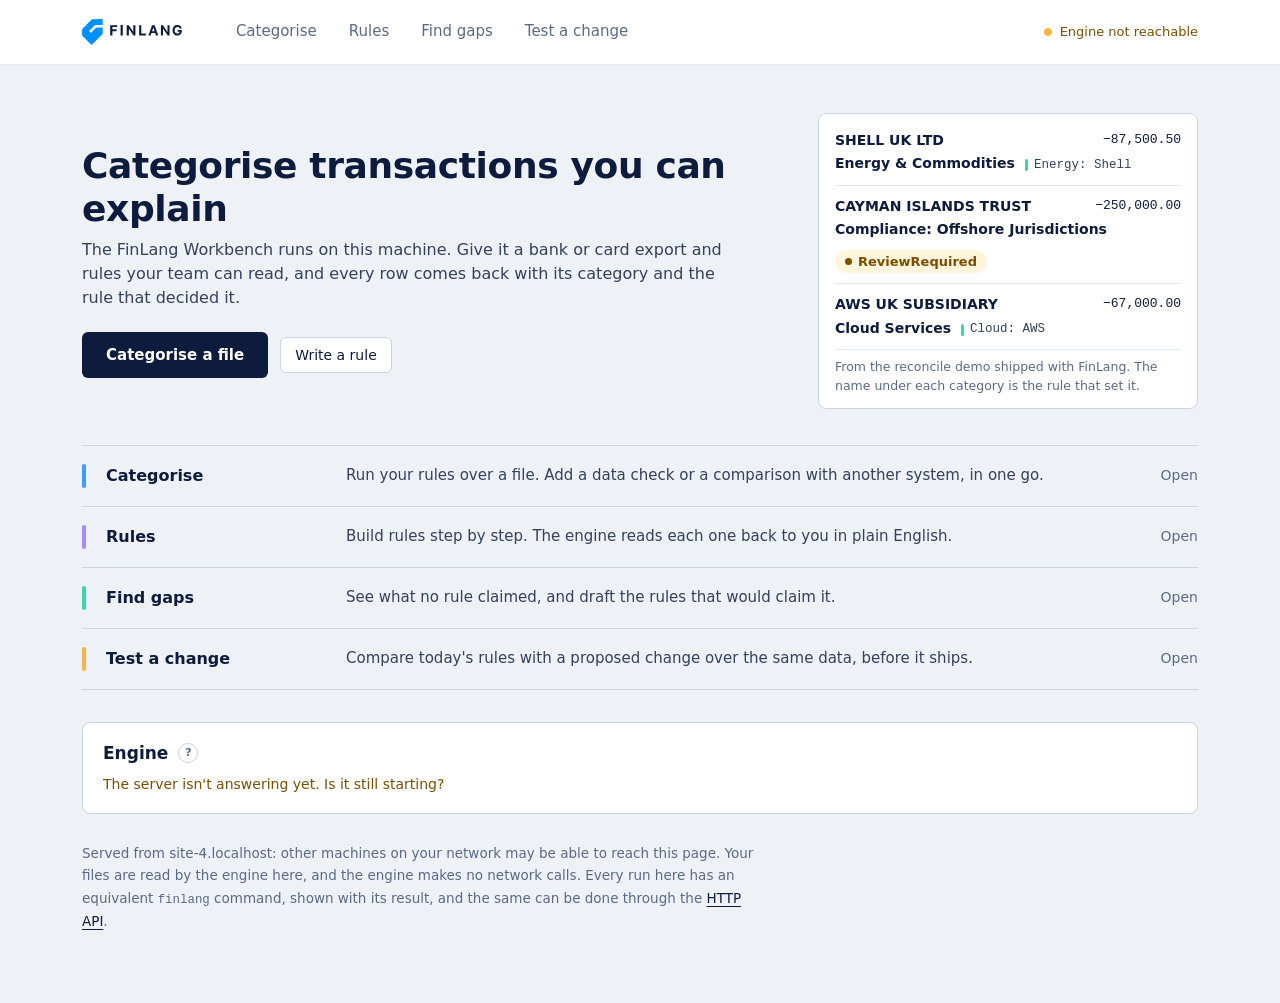
==== commit a7e85f41: "Workbench review (30 Oct), iteration 1: rule attribution, keyboard, honesty fixes Project-lead revie" ====
--- a/src/finlang/ui/static/index.html
+++ b/src/finlang/ui/static/index.html
@@ -56,7 +56,7 @@
     </div>
 
     <footer class="foot">
-      Served from 127.0.0.1 only. Your files are read by the engine on this machine, and the engine makes no network calls.
+      <span id="servedfrom">Served from this machine.</span> Your files are read by the engine here, and the engine makes no network calls.
       Every run here has an equivalent <code>finlang</code> command, shown with its result, and the same can be done
       through the <a href="/docs" class="lnk">HTTP API</a>.
     </footer>
@@ -73,6 +73,16 @@
       "<div class='warn'>The server isn't answering yet. Is it still starting?</div>";
   });
 </script>
+<script>
+/* finlang-ui pins 127.0.0.1; finlang-api can bind elsewhere. Say what is true here. */
+(function () {
+  const host = location.hostname, el = document.getElementById("servedfrom");
+  if (!el) return;
+  el.textContent = /^(127\.0\.0\.1|localhost|\[::1\])$/.test(host)
+    ? `Served from this machine only (${host === "localhost" ? "localhost" : host}${host === "localhost" ? ", 127.0.0.1" : ""}).`
+    : `Served from ${host}: other machines on your network may be able to reach this page.`;
+})();
+</script>
 <script src="wb.js"></script>
 <script src="help.js"></script>
 </body>
--- a/src/finlang/ui/static/wb.css
+++ b/src/finlang/ui/static/wb.css
@@ -367,3 +367,40 @@
 table.ledger th:last-child, table.ledger td:last-child { width: 108px; }
 .ledger-wrap { grid-template-columns: minmax(0, 1fr) 310px; }
 @media (max-width: 1120px) { .ledger-wrap { grid-template-columns: minmax(0, 1fr); } }
+
+/* Compare: how rows are paired (Oct 2026). Radio cards - the engine allows
+   exactly one pairing mode, so the control shows them as one choice. */
+.radios { display: grid; gap: 8px; margin: 10px 0 2px; }
+label.radio { display: grid; grid-template-columns: 16px minmax(0, 1fr); gap: 10px; align-items: start; margin: 0; padding: 10px 12px; background: var(--paper); border: 1px solid var(--line-2); border-radius: 6px; font-weight: 400; cursor: pointer; }
+label.radio:hover { border-color: var(--ink-2); }
+label.radio:has(input:checked) { border-color: var(--ink); box-shadow: inset 0 0 0 1px var(--ink); }
+label.radio input { width: 16px; height: 16px; margin: 2px 0 0; accent-color: var(--ink); }
+label.radio span { font-size: 13.5px; color: var(--muted); line-height: 1.45; }
+/* the <br> after each title keeps it on its own line even if this sheet
+   fails to load; the title stays inline so the break is the only separator */
+label.radio b { font-size: 14px; color: var(--ink); font-weight: 600; }
+#rec_cols.off { display: none; }
+#rec_align summary span { color: var(--ink); font-weight: 600; }
+
+/* Phone: the options under a check use the card's full width. The switch sits
+   over the top-right corner of the content instead of owning a column, which
+   at 390px left the sub-options a ~210px strip with clipped placeholders. */
+@media (max-width: 760px) {
+  .check { grid-template-columns: 4px minmax(0, 1fr) auto; gap: 0 12px; }
+  .check > .bar { grid-column: 1; grid-row: 1; }
+  .check > div { grid-column: 2 / 4; grid-row: 1; min-width: 0; }
+  .check > :last-child:not(div) { grid-column: 3; grid-row: 1; position: relative; z-index: 1; }
+  .check .ct { display: block; padding-right: 52px; }
+  .sub-opts { padding: 12px; }
+}
+
+/* 30 Oct 2026 review */
+#banner:focus { outline: none; }
+#banner:focus-visible { outline: 2px solid var(--ink); outline-offset: 2px; }
+#banner .note { margin-top: 10px; font-size: 14px; color: var(--ink-2); line-height: 1.5; }
+table.ledger tbody tr:focus-visible { outline: 2px solid var(--ink); outline-offset: -2px; }
+h3.sub { font-size: 14px; font-weight: 650; color: var(--ink); margin: 16px 0 8px; }
+button.lnk { background: none; border: 0; padding: 0; font: inherit; color: var(--ink); height: auto; }
+.err { margin-top: 10px; padding: 10px 12px; border-left: 3px solid var(--pink-fill); background: var(--paper); font-size: 14px; color: var(--ink-2); white-space: pre-wrap; }
+/* long unbroken names (card descriptors, references) wrap instead of widening the page */
+#auditbox .who, #auditbox .rn, #auditbox code, #auditbox dd, #auditbox .vc, #verdict, #rb { overflow-wrap: anywhere; }
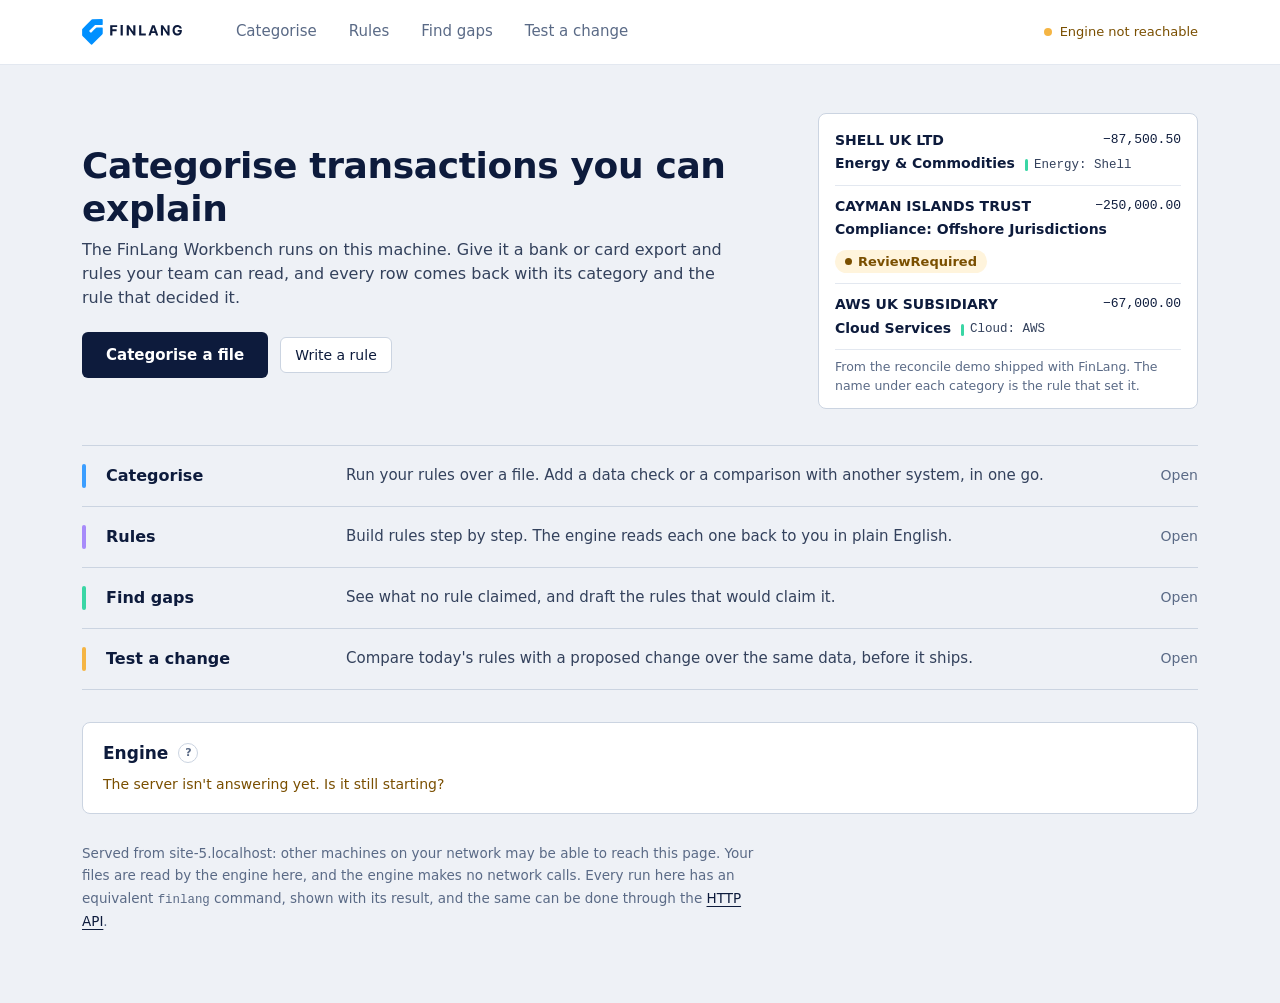
==== commit df39aaaf: "Workbench review iteration 2: fixes to the iteration-1 fixes From a fresh adversarial pass. The ligh" ====
--- a/src/finlang/ui/static/index.html
+++ b/src/finlang/ui/static/index.html
@@ -74,12 +74,14 @@
   });
 </script>
 <script>
-/* finlang-ui pins 127.0.0.1; finlang-api can bind elsewhere. Say what is true here. */
+/* finlang-ui pins 127.0.0.1; finlang-api can bind elsewhere, and the page
+   cannot see which. Say what the address bar shows, and what finlang-ui
+   guarantees - nothing more. */
 (function () {
   const host = location.hostname, el = document.getElementById("servedfrom");
   if (!el) return;
   el.textContent = /^(127\.0\.0\.1|localhost|\[::1\])$/.test(host)
-    ? `Served from this machine only (${host === "localhost" ? "localhost" : host}${host === "localhost" ? ", 127.0.0.1" : ""}).`
+    ? `Served from this machine (${host}). Started with finlang-ui, it can only be reached from this machine.`
     : `Served from ${host}: other machines on your network may be able to reach this page.`;
 })();
 </script>
--- a/src/finlang/ui/static/wb.css
+++ b/src/finlang/ui/static/wb.css
@@ -404,3 +404,4 @@
 .err { margin-top: 10px; padding: 10px 12px; border-left: 3px solid var(--pink-fill); background: var(--paper); font-size: 14px; color: var(--ink-2); white-space: pre-wrap; }
 /* long unbroken names (card descriptors, references) wrap instead of widening the page */
 #auditbox .who, #auditbox .rn, #auditbox code, #auditbox dd, #auditbox .vc, #verdict, #rb { overflow-wrap: anywhere; }
+table.rows.generic tbody tr:focus-visible { outline: 2px solid var(--ink); outline-offset: -2px; }
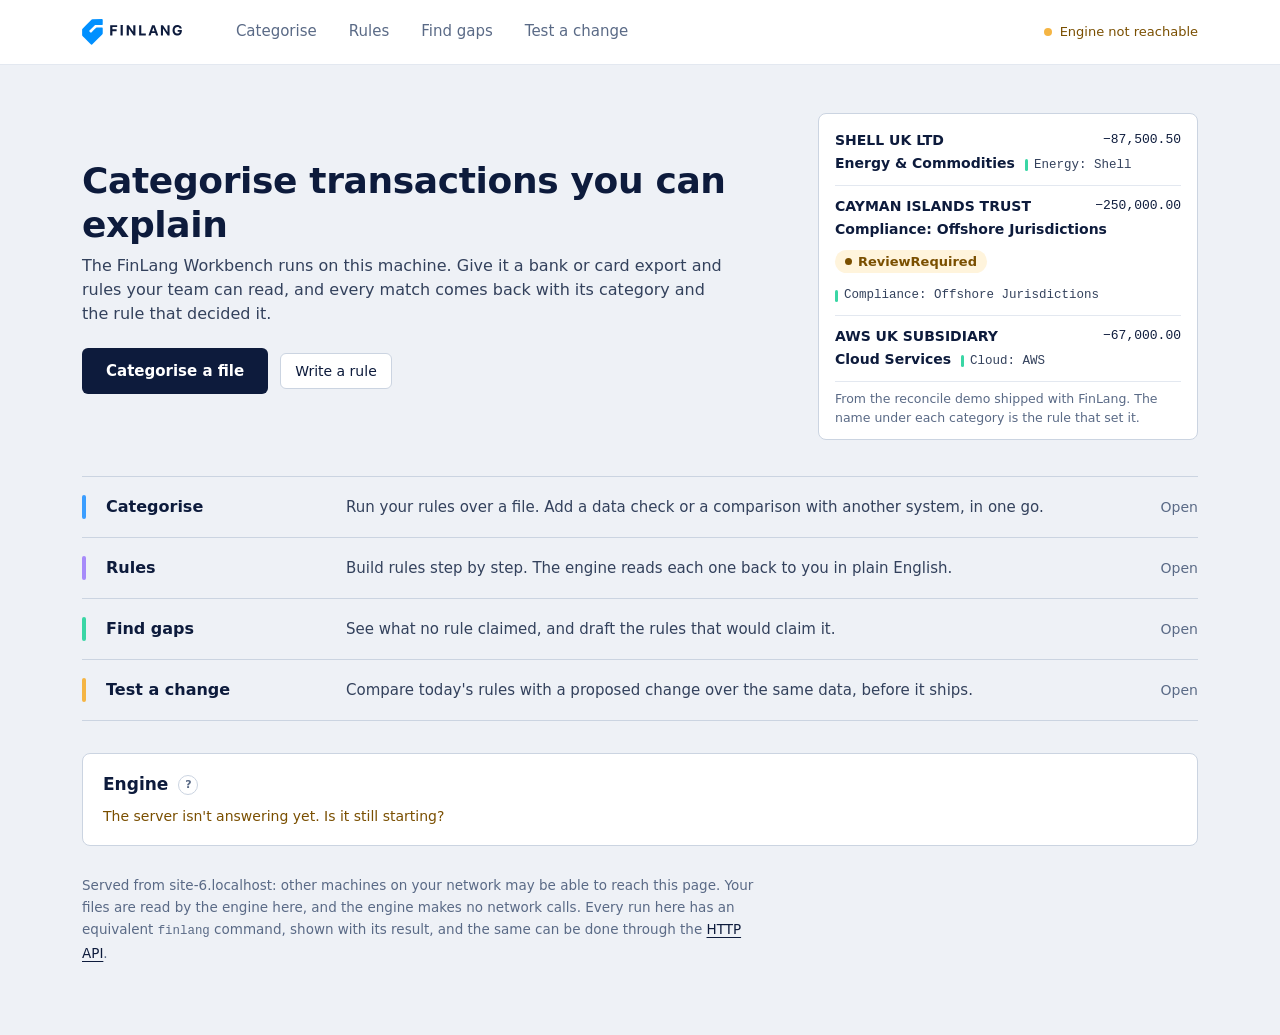
==== commit e8ba2ea8: "Workbench sign-off round + Codex review fixes Team sign-off (QA NO; security, UX YES with conditions" ====
--- a/src/finlang/ui/static/index.html
+++ b/src/finlang/ui/static/index.html
@@ -20,7 +20,7 @@
     <section class="hero">
       <div>
         <h1>Categorise transactions you can explain</h1>
-        <p class="lede">The FinLang Workbench runs on this machine. Give it a bank or card export and rules your team can read, and every row comes back with its category and the rule that decided it.</p>
+        <p class="lede">The FinLang Workbench runs on this machine. Give it a bank or card export and rules your team can read, and every match comes back with its category and the rule that decided it.</p>
         <div class="cta">
           <a class="primary" href="run.html">Categorise a file</a>
           <a class="ghost" href="rules.html">Write a rule</a>
@@ -32,7 +32,7 @@
         <div class="r"><span class="cp">SHELL UK LTD</span><span class="amt">−87,500.50</span>
           <span class="cat"><b>Energy &amp; Commodities</b><span class="why-rule">Energy: Shell</span></span></div>
         <div class="r"><span class="cp">CAYMAN ISLANDS TRUST</span><span class="amt">−250,000.00</span>
-          <span class="cat"><b>Compliance: Offshore Jurisdictions</b><span class="tag review">ReviewRequired</span></span></div>
+          <span class="cat"><b>Compliance: Offshore Jurisdictions</b><span class="tag review">ReviewRequired</span><span class="why-rule">Compliance: Offshore Jurisdictions</span></span></div>
         <div class="r"><span class="cp">AWS UK SUBSIDIARY</span><span class="amt">−67,000.00</span>
           <span class="cat"><b>Cloud Services</b><span class="why-rule">Cloud: AWS</span></span></div>
         <div class="cap">From the reconcile demo shipped with FinLang. The name under each category is the rule that set it.</div>
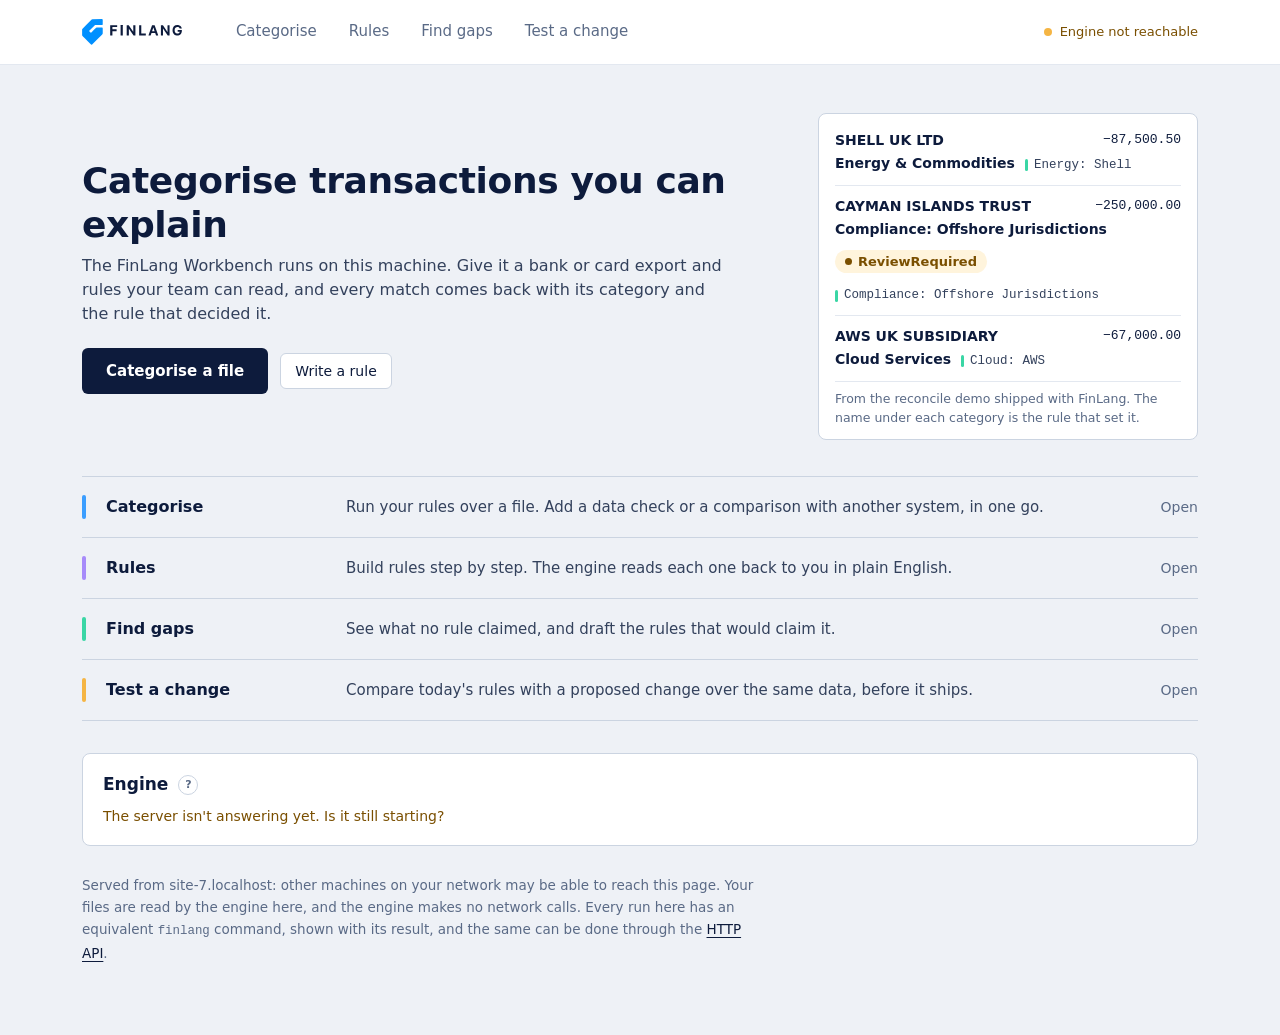
==== commit 9e7ef7ce: "Workbench: fixes from Codex's re-check of e8ba2ea - Find gaps fixes the threshold when a run starts " ====
--- a/src/finlang/ui/static/index.html
+++ b/src/finlang/ui/static/index.html
@@ -63,7 +63,7 @@
   </div>
 </main>
 <script>
-  fetch("/health").then(r => r.json()).then(h => {
+  fetch("/health").then(r => { if (!r.ok) throw new Error(`HTTP ${r.status}`); return r.json(); }).then(h => {
     document.getElementById("health").innerHTML =
       "<div>Version <b>" + h.version + "</b></div>" +
       "<div>Service <b>" + h.service + "</b></div>" +
